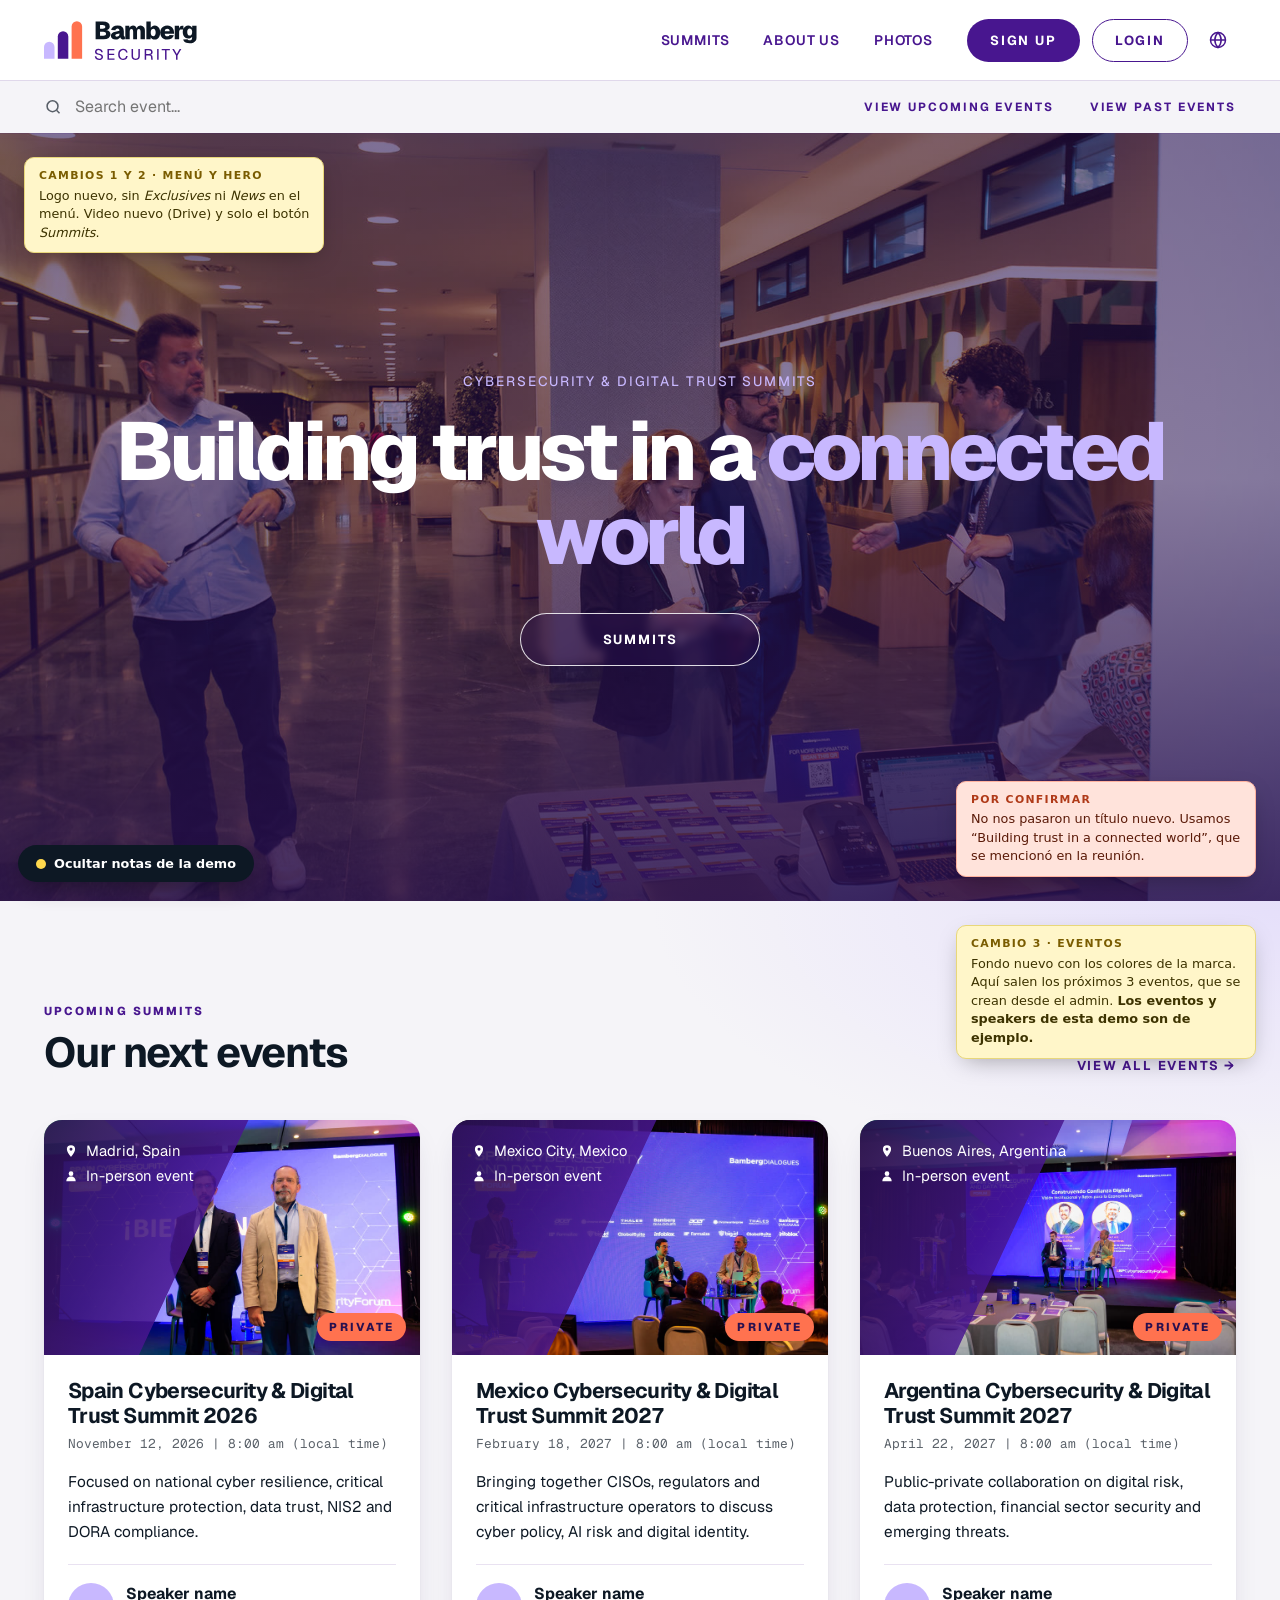
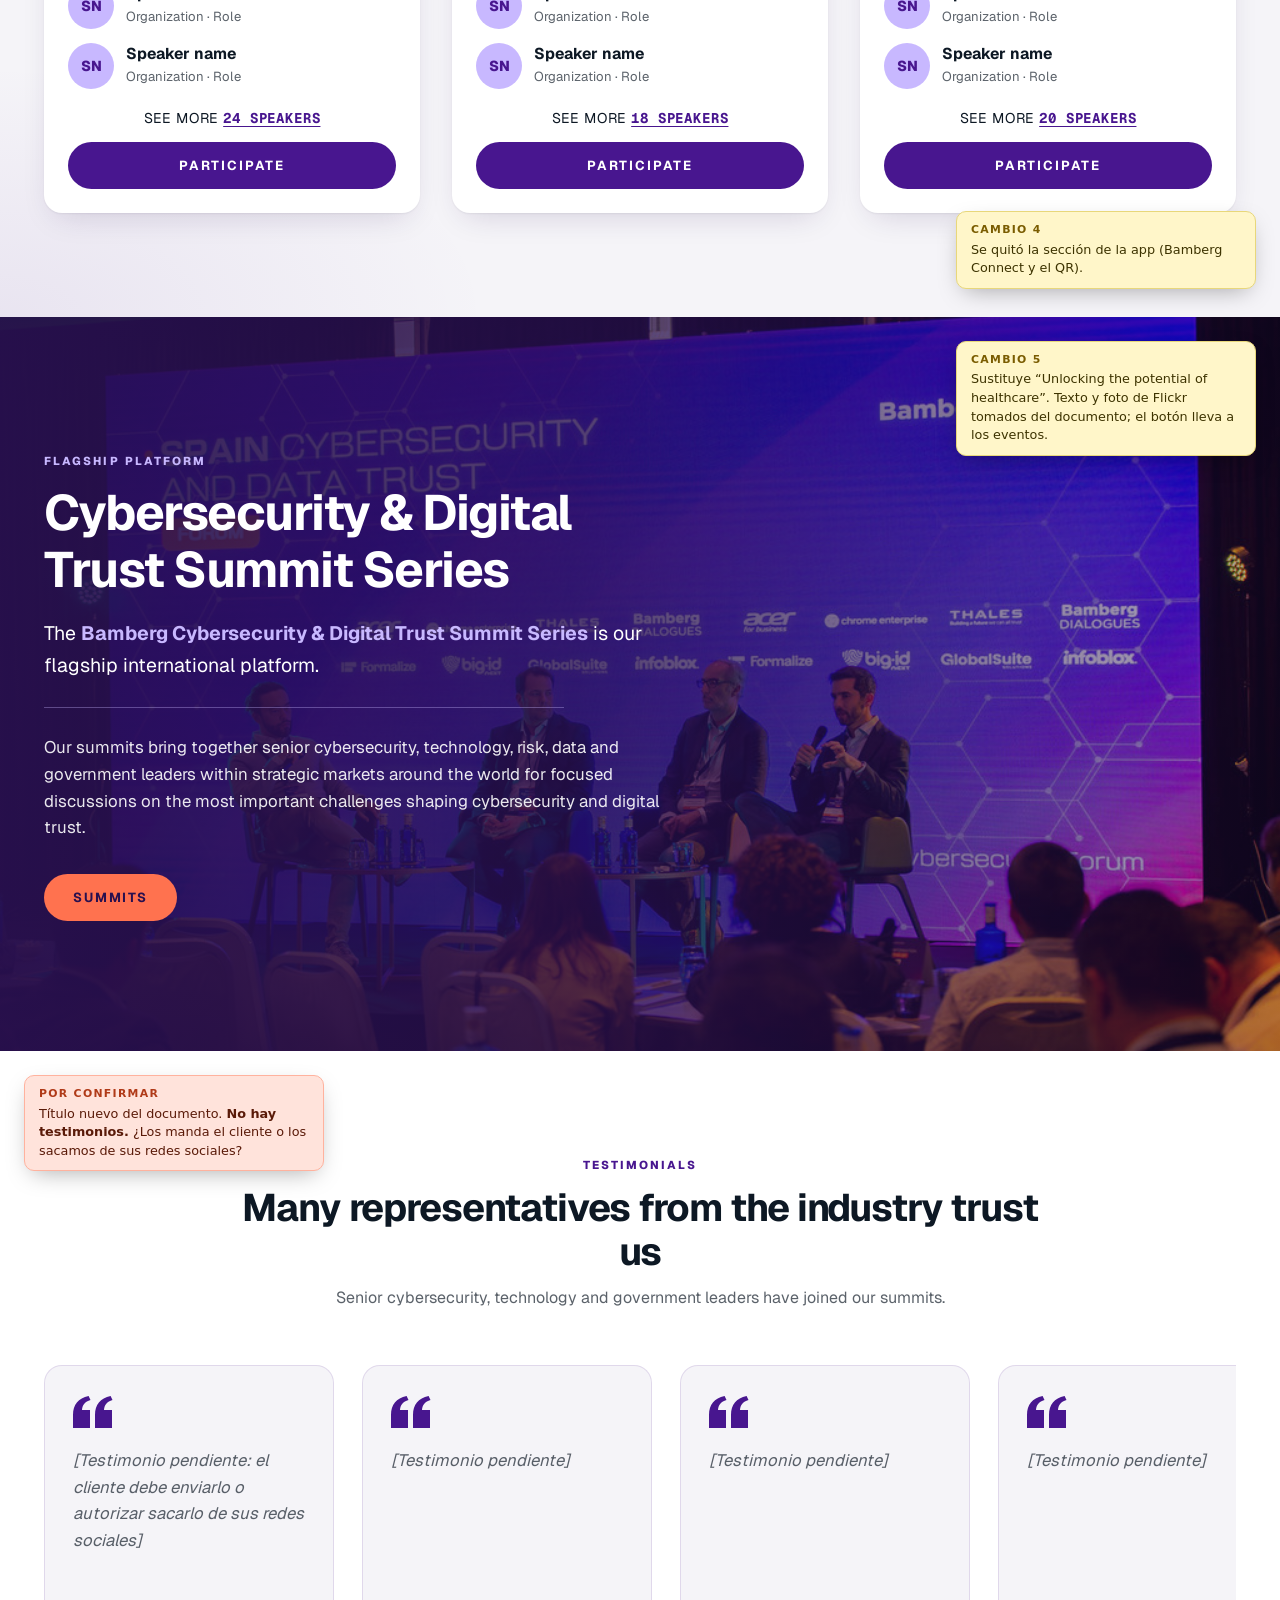
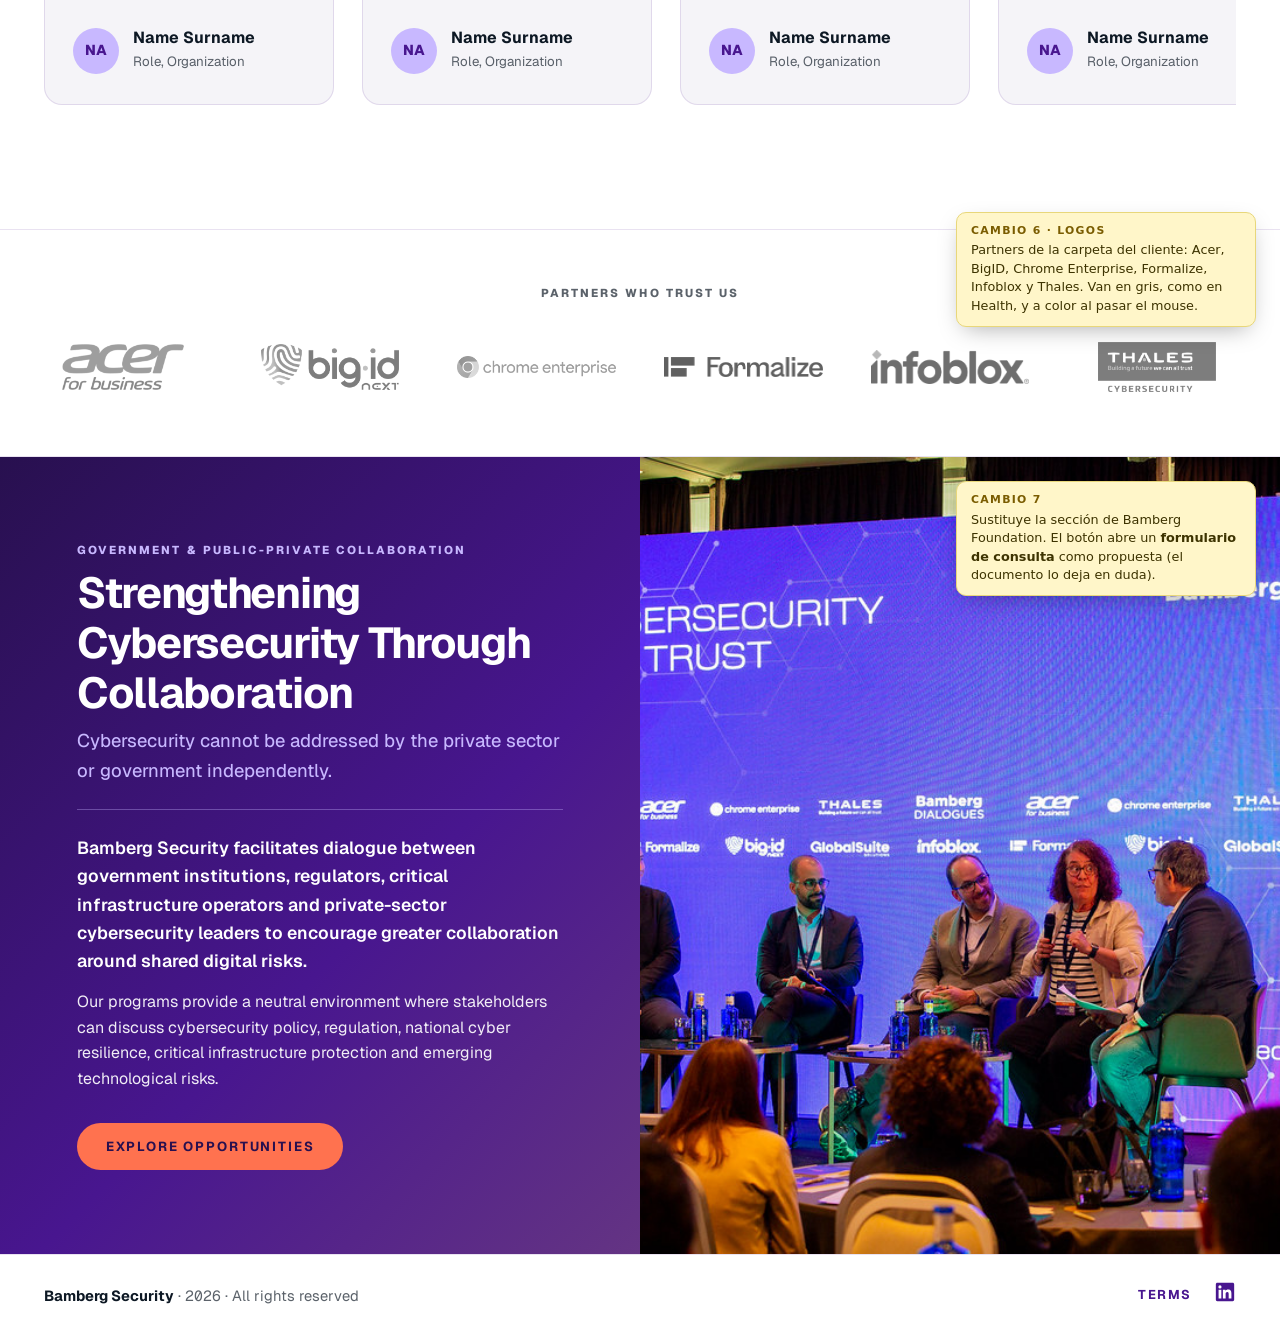
==== Demo/index.html @ 7f10cade "Demo del nuevo sitio de Bamberg Security Demo estático de 8 páginas que copia la estructura de bambe" ====
<!DOCTYPE html>
<html lang="en">
<head>
  <meta charset="utf-8">
  <meta name="viewport" content="width=device-width, initial-scale=1">
  <title>Bamberg Security</title>
  <meta name="description" content="Building trust in a connected world — Bamberg Cybersecurity & Digital Trust Summit Series">
  <link rel="icon" href="assets/logo/favicon.svg" type="image/svg+xml">
  <link rel="preconnect" href="https://fonts.googleapis.com">
  <link rel="preconnect" href="https://fonts.gstatic.com" crossorigin>
  <link href="https://fonts.googleapis.com/css2?family=Geist:wght@100..900&family=Geist+Mono:wght@400;500&display=swap" rel="stylesheet">
  <link rel="stylesheet" href="css/styles.css">
</head>
<body data-page="home">

<main>

<!-- ============ HERO ============ -->
<section class="hero on-dark">
  <video autoplay muted loop playsinline poster="assets/img/hero-poster.jpg">
    <source src="assets/video/hero.mp4" type="video/mp4">
  </video>
  <div class="hero-content">
    <div class="hero-eyebrow subtitle">Cybersecurity &amp; Digital Trust Summits</div>
    <h1 class="display">Building trust in a <span>connected world</span></h1>
    <div class="hero-ctas">
      <a class="btn btn-ghost" href="#summits">Summits</a>
    </div>
  </div>
  <div class="demo-note" style="top:24px; left:24px;"><b>Cambios 1 y 2 · Menú y hero</b>Logo nuevo, sin <em>Exclusives</em> ni <em>News</em> en el menú. Video nuevo (Drive) y solo el botón <em>Summits</em>.</div>
  <div class="demo-note q" style="bottom:24px; right:24px;"><b>Por confirmar</b>No nos pasaron un título nuevo. Usamos “Building trust in a connected world”, que se mencionó en la reunión.</div>
</section>

<!-- ============ PRÓXIMOS EVENTOS ============ -->
<section class="events rel" id="summits">
  <div class="wrap">
    <div class="section-head">
      <div>
        <span class="label">Upcoming summits</span>
        <h2 class="heading">Our next events</h2>
      </div>
      <a href="summits.html">View all events →</a>
    </div>

    <div class="event-grid" id="home-events"></div>
  </div>
  <div class="demo-note" style="top:24px; right:24px;"><b>Cambio 3 · Eventos</b>Fondo nuevo con los colores de la marca. Aquí salen los próximos 3 eventos, que se crean desde el admin. <strong>Los eventos y speakers de esta demo son de ejemplo.</strong></div>
  <div class="demo-note" style="bottom:28px; right:24px;"><b>Cambio 4</b>Se quitó la sección de la app (Bamberg Connect y el QR).</div>
</section>

<!-- ============ SUMMIT SERIES ============ -->
<section class="feature rel on-dark" style="background-image:url('assets/img/summit-series.jpg')">
  <div class="wrap">
    <div class="feature-text">
      <span class="label">Flagship platform</span>
      <h2 class="heading">Cybersecurity &amp; Digital Trust Summit Series</h2>
      <p class="lead">The <strong>Bamberg Cybersecurity &amp; Digital Trust Summit Series</strong> is our flagship international platform.</p>
      <hr>
      <p>Our summits bring together senior cybersecurity, technology, risk, data and government leaders within strategic markets around the world for focused discussions on the most important challenges shaping cybersecurity and digital trust.</p>
      <a class="btn btn-coral" href="summits.html">Summits</a>
    </div>
  </div>
  <div class="demo-note" style="top:24px; right:24px;"><b>Cambio 5</b>Sustituye “Unlocking the potential of healthcare”. Texto y foto de Flickr tomados del documento; el botón lleva a los eventos.</div>
</section>

<!-- ============ TESTIMONIOS ============ -->
<section class="testimonials rel">
  <div class="wrap">
    <div class="center-head">
      <span class="label">Testimonials</span>
      <h2 class="heading">Many representatives from the industry trust us</h2>
      <p>Senior cybersecurity, technology and government leaders have joined our summits.</p>
    </div>
    <div class="t-track">
      <div class="t-card">
        <div>
          <svg class="t-quote" width="40" height="32" viewBox="0 0 40 32" fill="currentColor"><path d="M0 32V19C0 8.5 5.2 2.2 15.6 0l1.9 4C12 5.6 9.4 9 9 14h8v18zm22 0V19C22 8.5 27.2 2.2 37.6 0l1.9 4C34 5.6 31.4 9 31 14h8v18z"/></svg>
          <blockquote class="pending">[Testimonio pendiente: el cliente debe enviarlo o autorizar sacarlo de sus redes sociales]</blockquote>
        </div>
        <div class="t-person"><span class="avatar">NA</span><div><strong>Name Surname</strong><small>Role, Organization</small></div></div>
      </div>
      <div class="t-card">
        <div>
          <svg class="t-quote" width="40" height="32" viewBox="0 0 40 32" fill="currentColor"><path d="M0 32V19C0 8.5 5.2 2.2 15.6 0l1.9 4C12 5.6 9.4 9 9 14h8v18zm22 0V19C22 8.5 27.2 2.2 37.6 0l1.9 4C34 5.6 31.4 9 31 14h8v18z"/></svg>
          <blockquote class="pending">[Testimonio pendiente]</blockquote>
        </div>
        <div class="t-person"><span class="avatar">NA</span><div><strong>Name Surname</strong><small>Role, Organization</small></div></div>
      </div>
      <div class="t-card">
        <div>
          <svg class="t-quote" width="40" height="32" viewBox="0 0 40 32" fill="currentColor"><path d="M0 32V19C0 8.5 5.2 2.2 15.6 0l1.9 4C12 5.6 9.4 9 9 14h8v18zm22 0V19C22 8.5 27.2 2.2 37.6 0l1.9 4C34 5.6 31.4 9 31 14h8v18z"/></svg>
          <blockquote class="pending">[Testimonio pendiente]</blockquote>
        </div>
        <div class="t-person"><span class="avatar">NA</span><div><strong>Name Surname</strong><small>Role, Organization</small></div></div>
      </div>
      <div class="t-card">
        <div>
          <svg class="t-quote" width="40" height="32" viewBox="0 0 40 32" fill="currentColor"><path d="M0 32V19C0 8.5 5.2 2.2 15.6 0l1.9 4C12 5.6 9.4 9 9 14h8v18zm22 0V19C22 8.5 27.2 2.2 37.6 0l1.9 4C34 5.6 31.4 9 31 14h8v18z"/></svg>
          <blockquote class="pending">[Testimonio pendiente]</blockquote>
        </div>
        <div class="t-person"><span class="avatar">NA</span><div><strong>Name Surname</strong><small>Role, Organization</small></div></div>
      </div>
    </div>
  </div>
  <div class="demo-note q" style="top:24px; left:24px;"><b>Por confirmar</b>Título nuevo del documento. <strong>No hay testimonios.</strong> ¿Los manda el cliente o los sacamos de sus redes sociales?</div>
</section>

<!-- ============ LOGOS ============ -->
<section class="logos rel" id="partners">
  <div class="wrap">
    <p class="logos-title label">Partners who trust us</p>
    <div class="logos-row">
    <div class="partner"><img src="assets/partners/acer.png" alt="Acer for Business" style="--h:46px; --b:.6" loading="lazy"></div>
    <div class="partner"><img src="assets/partners/bigid.png" alt="BigID" style="--h:46px" loading="lazy"></div>
    <div class="partner"><img src="assets/partners/chrome.png" alt="Chrome Enterprise" style="--h:30px" loading="lazy"></div>
    <div class="partner"><img src="assets/partners/formalize.png" alt="Formalize" style="--h:28px" loading="lazy"></div>
    <div class="partner"><img src="assets/partners/infoblox.png" alt="Infoblox" style="--h:36px" loading="lazy"></div>
    <div class="partner"><img src="assets/partners/thales.png" alt="Thales Cybersecurity" style="--h:50px" loading="lazy"></div>
    </div>
  </div>
  <div class="demo-note" style="top:-18px; right:24px;"><b>Cambio 6 · Logos</b>Partners de la carpeta del cliente: Acer, BigID, Chrome Enterprise, Formalize, Infoblox y Thales. Van en gris, como en Health, y a color al pasar el mouse.</div>
</section>

<!-- ============ GOVERNMENT ============ -->
<section class="split rel on-dark">
  <div class="split-text">
    <span class="label">Government &amp; Public-Private Collaboration</span>
    <h2 class="heading">Strengthening Cybersecurity Through Collaboration</h2>
    <h3>Cybersecurity cannot be addressed by the private sector or government independently.</h3>
    <hr>
    <p class="strong">Bamberg Security facilitates dialogue between government institutions, regulators, critical infrastructure operators and private-sector cybersecurity leaders to encourage greater collaboration around shared digital risks.</p>
    <p>Our programs provide a neutral environment where stakeholders can discuss cybersecurity policy, regulation, national cyber resilience, critical infrastructure protection and emerging technological risks.</p>
    <a class="btn btn-coral" href="#" data-open-inquiry>Explore opportunities</a>
  </div>
  <div class="split-media" style="background-image:url('assets/img/government.jpg')"></div>
  <div class="demo-note" style="top:24px; right:24px;"><b>Cambio 7</b>Sustituye la sección de Bamberg Foundation. El botón abre un <strong>formulario de consulta</strong> como propuesta (el documento lo deja en duda).</div>
</section>

</main>

<script src="js/data.js"></script>
<script src="js/layout.js"></script>
<script>
  document.getElementById('home-events').innerHTML = BS.upcoming().slice(0, 3).map(BS.eventCard).join('');
</script>
</body>
</html>
---- Demo/css/styles.css ----
/* Bamberg Security — demo basado en la estructura de bamberghealth.com
   Tokens del manual de marca v1.0 (agosto 2026):
   bambergsummits.com/brandguidelines/bambergsecurity/

   Reglas del manual que aplica esta hoja:
   - Seis colores. Morado = base; Lila = secundario / subtítulos sobre morado; Coral = acento único
     (etiquetas, avisos, un CTA por pantalla). Plum = fondos oscuros y texto sobre coral. Ink = texto.
   - Contraste: nada de texto lila o coral sobre blanco; nada de texto coral normal sobre morado;
     sobre coral el texto va en Plum.
   - Degradado oficial solo en piezas grandes (portadas, tarjetas, cabeceras); en piezas pequeñas, plano.
   - Geist (display 760–820 / −0.055em, titular 700 / −0.03em, subtítulo 450 caja alta +0.14em,
     etiqueta 800 caja alta +0.18em, texto 400 / 1.6). Geist Mono para datos.
   - Logo: positiva sobre claro, primaria/negativa sobre morado o foto; mínimo 140 px de ancho. */
:root {
  --purple: #48168F;
  --plum: #28104F;
  --lilac: #C8B8FF;
  --coral: #FF724F;
  --ink: #0D1824;
  --white: #FFFFFF;
  /* Soporte de interfaz: gris claro (fondo admitido por el manual) y tintes de Ink / morado */
  --grey-bg: #F5F4F8;
  --line: rgba(72, 22, 143, .12);
  --muted: rgba(13, 24, 36, .68);
  --gradient: linear-gradient(135deg, #28104F 0%, #48168F 58%, #70417E 118%);
  --scrim: rgba(40, 16, 79, .55);
  --radius: 14px;
  --maxw: 1240px;
  --header-h: 80px;
  --search-h: 52px;
}

* { box-sizing: border-box; }
html { scroll-behavior: smooth; }
body {
  margin: 0;
  font-family: "Geist", "Inter", system-ui, -apple-system, "Segoe UI", sans-serif;
  font-weight: 400;
  line-height: 1.6;
  color: var(--ink);
  background: var(--white);
  -webkit-font-smoothing: antialiased;
}
img { max-width: 100%; display: block; }
[hidden] { display: none !important; }
a { color: inherit; text-decoration: none; }
.wrap { max-width: var(--maxw); margin: 0 auto; padding-inline: 24px; }
main { display: block; }

/* Escala tipográfica del manual */
.display { font-weight: 800; letter-spacing: -.055em; line-height: 1.02; }
.heading { font-weight: 700; letter-spacing: -.03em; line-height: 1.15; }
.subtitle { font-weight: 450; text-transform: uppercase; letter-spacing: .14em; font-size: .85rem; }
.label { font-weight: 800; text-transform: uppercase; letter-spacing: .18em; font-size: .72rem; color: var(--purple); }
.data { font-family: "Geist Mono", ui-monospace, monospace; font-variant-numeric: tabular-nums; font-weight: 400; }
/* Sobre morado / foto: etiquetas en lila (coral solo pasa AA en texto grande) */
.on-dark .label, .on-dark.label { color: var(--lilac); }

/* Botones */
.btn {
  display: inline-flex; align-items: center; justify-content: center; gap: 8px;
  padding: 12px 28px; border-radius: 999px; border: 1.5px solid transparent;
  font: inherit; font-weight: 700; font-size: .82rem; letter-spacing: .14em; text-transform: uppercase;
  cursor: pointer; transition: background .2s, color .2s, border-color .2s, transform .2s;
}
.btn:hover { transform: translateY(-1px); }
/* Coral = el único CTA destacado de cada pantalla. Texto en Plum (6.08:1) */
.btn-coral { background: var(--coral); color: var(--plum); }
.btn-coral:hover { background: #ff8a6c; }
.btn-purple { background: var(--purple); color: var(--white); }
.btn-purple:hover { background: var(--plum); }
.btn-outline { border-color: var(--purple); color: var(--purple); background: transparent; }
.btn-outline:hover { background: var(--purple); color: var(--white); }
.btn-ghost { border-color: rgba(255,255,255,.85); color: var(--white); background: rgba(40,16,79,.35); backdrop-filter: blur(4px); }
.btn-ghost:hover { background: var(--white); color: var(--purple); }
.btn-light { background: var(--white); color: var(--purple); }
.btn-light:hover { background: var(--lilac); }
.btn-block { width: 100%; }

/* ---------- Header ---------- */
.site-header { position: sticky; top: 0; z-index: 50; background: var(--white); box-shadow: 0 1px 0 var(--line); }
.nav { height: var(--header-h); display: flex; align-items: center; justify-content: space-between; gap: 24px; position: relative; }
.nav-logo { padding-block: 12px; } /* área de respeto ≥ 1x */
.nav-logo img { height: 44px; width: auto; } /* 154 px de ancho: por encima del mínimo digital de 140 px */
.nav-links { display: flex; align-items: center; gap: 34px; }
.nav-links > a {
  font-size: .86rem; font-weight: 600; letter-spacing: .06em; text-transform: uppercase; color: var(--purple);
  position: relative; padding-block: 6px;
}
.nav-links > a::after { content: ""; position: absolute; left: 0; right: 100%; bottom: 0; height: 2px; background: var(--purple); transition: right .25s; }
.nav-links > a:hover::after, .nav-links > a.active::after { right: 0; }
.nav-actions { display: flex; align-items: center; gap: 12px; }
.nav-actions .btn { padding: 10px 22px; }
.lang { width: 36px; height: 36px; display: grid; place-items: center; border-radius: 50%; color: var(--purple); cursor: pointer; border: 0; background: none; }
.lang:hover { background: var(--grey-bg); }
.menu-toggle { display: none; background: none; border: 0; color: var(--purple); cursor: pointer; padding: 6px; }

.searchbar { background: var(--grey-bg); border-top: 1px solid var(--line); }
.searchbar .wrap { height: var(--search-h); display: flex; align-items: center; justify-content: space-between; gap: 16px; }
.search { display: flex; align-items: center; gap: 10px; color: var(--muted); flex: 1; max-width: 420px; margin: 0; }
.search input { border: 0; background: transparent; font: inherit; font-size: 1rem; color: var(--ink); width: 100%; outline: none; }
.search-links { display: flex; gap: 36px; }
.search-links a { font-size: .74rem; font-weight: 700; letter-spacing: .16em; text-transform: uppercase; color: var(--purple); }
.search-links a:hover { color: var(--plum); text-decoration: underline; text-underline-offset: 4px; }

/* ---------- Hero con video ---------- */
.hero {
  position: relative; min-height: max(620px, calc(100vh - var(--header-h) - var(--search-h)));
  display: grid; place-items: center; text-align: center; color: var(--white); overflow: hidden; background: var(--plum);
}
.hero video { position: absolute; inset: 0; width: 100%; height: 100%; object-fit: cover; }
.hero::after { /* capa Plum ≥55 % sobre foto/video, como pide el manual */
  content: ""; position: absolute; inset: 0;
  background: linear-gradient(180deg, rgba(40,16,79,.6) 0%, rgba(40,16,79,.55) 45%, rgba(40,16,79,.88) 100%);
}
.hero-content { position: relative; z-index: 2; padding: 80px 24px; max-width: 1100px; }
.hero-eyebrow { color: var(--lilac); margin-bottom: 18px; display: inline-block; }
.hero h1 { font-size: clamp(2.4rem, 6.4vw, 5.2rem); margin: 0 0 36px; }
.hero h1 span { color: var(--lilac); }
.hero-ctas { display: flex; justify-content: center; gap: 16px; flex-wrap: wrap; }
.hero-ctas .btn { min-width: 240px; padding-block: 15px; }

/* ---------- Eventos ---------- */
.events {
  position: relative; padding: 96px 0 104px;
  background:
    radial-gradient(900px 400px at 100% 0%, rgba(200,184,255,.35), transparent 70%),
    radial-gradient(700px 360px at 0% 100%, rgba(72,22,143,.07), transparent 70%),
    var(--grey-bg);
}
.section-head { display: flex; align-items: end; justify-content: space-between; gap: 24px; margin-bottom: 44px; flex-wrap: wrap; }
.section-head h2 { font-size: clamp(1.8rem, 3.4vw, 2.6rem); margin: 6px 0 0; }
.section-head > a { font-weight: 700; font-size: .8rem; letter-spacing: .14em; text-transform: uppercase; color: var(--purple); }
.section-head > a:hover { text-decoration: underline; text-underline-offset: 4px; }

.event-grid { display: grid; grid-template-columns: repeat(3, 1fr); gap: 32px; }
.event-card {
  background: var(--white); border-radius: 18px; overflow: hidden; display: flex; flex-direction: column;
  box-shadow: 0 1px 2px rgba(13,24,36,.06), 0 12px 32px -12px rgba(40,16,79,.18);
  transition: transform .25s, box-shadow .25s;
}
.event-card:hover { transform: translateY(-4px); box-shadow: 0 1px 2px rgba(13,24,36,.06), 0 22px 44px -14px rgba(40,16,79,.30); }
.event-media { position: relative; aspect-ratio: 16 / 10; overflow: hidden; display: block; }
.event-media img { width: 100%; height: 100%; object-fit: cover; transition: transform .5s; }
.event-card:hover .event-media img { transform: scale(1.04); }
.event-media::before { /* diagonal morada, igual que las tarjetas actuales */
  content: ""; position: absolute; inset: 0; z-index: 1;
  background: linear-gradient(115deg, rgba(40,16,79,.92) 0%, rgba(72,22,143,.85) 42%, transparent 42.2%);
}
.event-meta { position: absolute; z-index: 2; top: 18px; left: 20px; color: var(--white); font-size: .92rem; line-height: 1.7; }
.event-meta div { display: flex; align-items: center; gap: 8px; }
/* Etiqueta: coral con texto Plum */
.event-tag { position: absolute; z-index: 2; right: 14px; bottom: 14px; background: var(--coral); color: var(--plum); padding: 5px 12px; border-radius: 999px; }
.event-body { padding: 24px 24px 0; flex: 1; }
.event-body h3 { font-size: 1.32rem; margin: 0 0 6px; }
.event-body h3 a:hover { color: var(--purple); }
.event-date { color: var(--muted); font-size: .8rem; margin: 0 0 16px; }
.event-desc { margin: 0; font-size: .96rem; }
.event-speakers { margin: 20px 24px 0; padding-top: 18px; border-top: 1px solid var(--line); display: grid; gap: 14px; }
.speaker { display: flex; align-items: center; gap: 12px; }
.avatar {
  width: 46px; height: 46px; border-radius: 50%; flex: none; display: grid; place-items: center;
  background: var(--lilac); color: var(--purple); font-weight: 800; font-size: .9rem;
}
.speaker strong { display: block; font-size: .98rem; line-height: 1.25; }
.speaker small { color: var(--muted); font-size: .82rem; }
.event-more { text-align: center; margin: 18px 0 12px; font-size: .88rem; text-transform: uppercase; letter-spacing: .06em; }
.event-more b { color: var(--purple); text-decoration: underline; text-underline-offset: 3px; font-weight: 700; }
.event-card > .btn { margin: 0 24px 24px; }

/* ---------- Bloque texto + foto de fondo (Summit Series) ---------- */
.feature { position: relative; color: var(--white); padding: 130px 0; overflow: hidden; background: var(--plum) center / cover no-repeat; }
.feature::before { content: ""; position: absolute; inset: 0; background: linear-gradient(90deg, rgba(40,16,79,.95) 0%, rgba(40,16,79,.8) 45%, rgba(40,16,79,.35) 100%); }
.feature .wrap { position: relative; }
.feature-text { max-width: 640px; }
.feature h2 { font-size: clamp(2rem, 4vw, 3.1rem); margin: 12px 0 20px; }
.feature .lead { font-size: 1.22rem; color: var(--white); margin: 0 0 18px; }
.feature .lead strong { color: var(--lilac); font-weight: 700; }
.feature hr { border: 0; height: 1px; background: rgba(200,184,255,.35); margin: 26px 0; max-width: 520px; }
.feature p { color: rgba(255,255,255,.9); font-size: 1.05rem; }
.feature .btn { margin-top: 16px; }

/* ---------- Testimonios ---------- */
.testimonials { padding: 100px 0; background: var(--white); }
.center-head { text-align: center; max-width: 820px; margin: 0 auto 48px; }
.center-head h2 { font-size: clamp(1.7rem, 3.2vw, 2.4rem); margin: 8px 0 12px; }
.center-head p { color: var(--muted); margin: 0; }
.t-track { display: grid; grid-auto-flow: column; grid-auto-columns: minmax(290px, 1fr); gap: 28px; overflow-x: auto; padding: 6px 4px 24px; scroll-snap-type: x mandatory; }
.t-card {
  scroll-snap-align: start; background: var(--grey-bg); border-radius: 18px; padding: 30px 28px; min-height: 340px;
  display: flex; flex-direction: column; justify-content: space-between; gap: 28px; border: 1px solid var(--line);
}
.t-quote { color: var(--purple); }
.t-card blockquote { margin: 12px 0 0; font-size: 1.04rem; }
.t-card blockquote.pending { color: var(--muted); font-style: italic; }
.t-person { display: flex; align-items: center; gap: 14px; }
.t-person strong { display: block; line-height: 1.25; }
.t-person small { color: var(--muted); }

/* ---------- Logos ---------- */
.logos { position: relative; padding: 54px 0; border-block: 1px solid var(--line); background: var(--white); }
.logos-title { text-align: center; margin: 0 0 30px; color: var(--muted); }
.logos-row { display: flex; gap: 24px 48px; justify-content: space-between; align-items: center; flex-wrap: wrap; }
.partner { flex: 1 1 140px; height: 70px; display: grid; place-items: center; }
.partner img { height: var(--h, 40px); width: auto; max-width: 100%; object-fit: contain; filter: grayscale(1) brightness(var(--b, 1)); opacity: .62; transition: filter .3s, opacity .3s; }
.partner:hover img { filter: none; opacity: 1; }

/* ---------- Split (Government) ---------- */
.split { position: relative; display: grid; grid-template-columns: 1fr 1fr; min-height: 580px; }
.split-text { background: var(--gradient); color: var(--white); padding: 84px clamp(24px, 6vw, 88px); display: flex; flex-direction: column; justify-content: center; }
.split-text h2 { font-size: clamp(1.9rem, 3.4vw, 2.7rem); margin: 10px 0 8px; }
.split-text h3 { font-size: 1.15rem; font-weight: 450; color: var(--lilac); margin: 0 0 24px; }
.split-text hr { border: 0; height: 1px; background: rgba(200,184,255,.35); margin: 0 0 24px; max-width: 520px; }
.split-text p { color: rgba(255,255,255,.92); margin: 0 0 14px; max-width: 600px; }
.split-text p.strong { color: var(--white); font-weight: 600; font-size: 1.1rem; }
.split-text .btn { align-self: flex-start; margin-top: 18px; }
.split-media { background: center / cover no-repeat; min-height: 360px; }

/* ---------- Footer ---------- */
.site-footer { background: var(--white); border-top: 1px solid var(--line); }
.site-footer .wrap { display: flex; align-items: center; justify-content: space-between; gap: 20px; padding-block: 26px; flex-wrap: wrap; }
.site-footer .brand { color: var(--muted); font-size: .92rem; }
.site-footer .brand strong { color: var(--ink); }
.site-footer nav { display: flex; align-items: center; gap: 22px; }
.site-footer nav a { color: var(--purple); font-size: .8rem; font-weight: 700; letter-spacing: .12em; text-transform: uppercase; }
.site-footer nav a:hover { color: var(--plum); }

/* ---------- Modal ---------- */
.modal { position: fixed; inset: 0; z-index: 100; display: grid; place-items: center; padding: 20px; background: rgba(13,24,36,.6); backdrop-filter: blur(3px); }
.modal-box { background: var(--white); border-radius: 18px; width: min(560px, 100%); max-height: 92vh; overflow: auto; padding: 34px; position: relative; }
.modal-box h3 { margin: 6px 0 6px; font-size: 1.6rem; }
.modal-box p { color: var(--muted); margin: 0 0 22px; }
.modal-close { position: absolute; top: 14px; right: 14px; width: 38px; height: 38px; border-radius: 50%; border: 0; background: var(--grey-bg); cursor: pointer; font-size: 1.3rem; color: var(--ink); }

/* ---------- Formularios ---------- */
.form { display: grid; grid-template-columns: 1fr 1fr; gap: 14px; }
.form label { display: grid; gap: 6px; font-size: .8rem; font-weight: 600; color: var(--ink); }
.form .full { grid-column: 1 / -1; }
.form input, .form select, .form textarea {
  width: 100%; min-width: 0; font: inherit; font-size: .95rem; padding: 11px 14px; border-radius: 10px;
  border: 1.5px solid var(--line); background: var(--white); color: var(--ink);
}
.form input:focus, .form select:focus, .form textarea:focus { outline: none; border-color: var(--purple); box-shadow: 0 0 0 3px rgba(72,22,143,.12); }
.form .btn { grid-column: 1 / -1; margin-top: 6px; }
.form .check { display: block; position: relative; padding-left: 28px; font-weight: 400; color: var(--muted); line-height: 1.5; }
.form .check input { position: absolute; left: 0; top: 1px; width: 16px; height: 16px; padding: 0; accent-color: var(--purple); }
.form .check a { color: var(--purple); text-decoration: underline; }
.form-ok { text-align: center; padding: 20px 0; }

/* ---------- Cabecera de página interna ---------- */
.page-hero { position: relative; color: var(--white); padding: 120px 0 100px; background: var(--plum) center / cover no-repeat; overflow: hidden; }
.page-hero::before { content: ""; position: absolute; inset: 0; background: linear-gradient(90deg, rgba(40,16,79,.94) 0%, rgba(40,16,79,.75) 55%, rgba(40,16,79,.55) 100%); }
.page-hero.flat { background: var(--gradient); padding: 90px 0 80px; }
.page-hero.flat::before { display: none; }
.page-hero .wrap { position: relative; }
.page-hero h1 { font-size: clamp(2.4rem, 5.6vw, 4.4rem); margin: 14px 0 20px; max-width: 920px; }
.page-hero p { font-size: 1.2rem; max-width: 680px; color: rgba(255,255,255,.9); margin: 0; }

/* ---------- About us ---------- */
.intro { padding: 100px 0; }
.intro-grid { display: grid; grid-template-columns: 1.1fr .9fr; gap: 64px; align-items: center; }
.intro h2 { font-size: clamp(1.8rem, 3.2vw, 2.5rem); margin: 10px 0 20px; }
.intro p { font-size: 1.05rem; }
.intro-photos { display: grid; grid-template-columns: 1fr 1fr; gap: 16px; }
.intro-photos img { border-radius: var(--radius); width: 100%; height: 100%; object-fit: cover; aspect-ratio: 4 / 5; }
.intro-photos img:first-child { margin-top: 40px; }
.stats { position: relative; background: var(--gradient); color: var(--white); padding: 70px 0; }
.stats-grid { display: grid; grid-template-columns: repeat(4, 1fr); gap: 28px; text-align: center; }
.stat b { display: block; font-size: clamp(2.2rem, 4vw, 3.2rem); font-weight: 400; letter-spacing: -.02em; line-height: 1.1; }
.stat span { color: var(--lilac); }
.pillars { padding: 100px 0; background: var(--grey-bg); }
.pillar-grid { display: grid; grid-template-columns: repeat(3, 1fr); gap: 28px; }
.pillar { background: var(--white); border-radius: 18px; padding: 34px 30px; border: 1px solid var(--line); }
.pillar-icon { width: 52px; height: 52px; border-radius: 14px; background: var(--purple); display: grid; place-items: center; margin-bottom: 22px; }
.pillar h3 { font-size: 1.3rem; margin: 0 0 10px; }
.pillar p { margin: 0; }
.family { padding: 100px 0; }
.family-grid { display: grid; grid-template-columns: repeat(3, 1fr); gap: 24px; }
.family-card { border-radius: 18px; padding: 32px; border: 1px solid var(--line); display: block; }
a.family-card:hover { border-color: var(--purple); }
.family-card.current { background: var(--gradient); color: var(--white); border: 0; }
.family-card.current p { color: rgba(255,255,255,.9); }
.family-card h3 { margin: 10px 0 8px; font-size: 1.35rem; }
.family-card p { margin: 0; color: var(--muted); }

/* ---------- Summits (listado) ---------- */
.listing { padding: 56px 0 100px; background: var(--grey-bg); min-height: 60vh; }
.toolbar { display: flex; justify-content: space-between; align-items: center; gap: 18px; flex-wrap: wrap; margin-bottom: 36px; }
.tabs { display: inline-flex; background: var(--white); border: 1px solid var(--line); border-radius: 999px; padding: 4px; }
.tab { border: 0; background: none; font: inherit; font-weight: 700; font-size: .78rem; letter-spacing: .14em; text-transform: uppercase; color: var(--purple); padding: 10px 22px; border-radius: 999px; cursor: pointer; }
.tab[aria-selected="true"] { background: var(--purple); color: var(--white); }
.filter { display: flex; gap: 12px; flex-wrap: wrap; }
.filter input, .filter select { font: inherit; font-size: .95rem; padding: 10px 16px; border-radius: 999px; border: 1.5px solid var(--line); background: var(--white); color: var(--ink); min-width: 0; }
.filter input { width: 260px; max-width: 100%; }
.filter input:focus, .filter select:focus { outline: none; border-color: var(--purple); }
.empty { text-align: center; padding: 60px 20px; color: var(--muted); grid-column: 1 / -1; }
.count { color: var(--muted); margin: -18px 0 26px; font-size: .92rem; }

/* ---------- Detalle de evento ---------- */
.event-hero { position: relative; color: var(--white); padding: 110px 0 90px; background: var(--plum) center / cover no-repeat; }
.event-hero::before { content: ""; position: absolute; inset: 0; background: linear-gradient(90deg, rgba(40,16,79,.96) 0%, rgba(40,16,79,.82) 50%, rgba(40,16,79,.55) 100%); }
.event-hero .wrap { position: relative; }
.event-hero h1 { font-size: clamp(2.2rem, 5vw, 3.9rem); margin: 14px 0 24px; max-width: 900px; }
.event-facts { display: flex; flex-wrap: wrap; gap: 14px 34px; margin-bottom: 34px; color: rgba(255,255,255,.92); }
.event-facts div { display: flex; align-items: center; gap: 10px; }
.event-facts svg { color: var(--lilac); }
.event-hero .row { display: flex; gap: 14px; flex-wrap: wrap; }
.subnav { position: sticky; top: var(--header-h); z-index: 40; background: var(--white); border-bottom: 1px solid var(--line); }
.subnav .wrap { display: flex; gap: 30px; overflow-x: auto; }
.subnav a { padding: 16px 0; font-size: .76rem; font-weight: 700; letter-spacing: .14em; text-transform: uppercase; color: var(--purple); white-space: nowrap; border-bottom: 2px solid transparent; }
.subnav a:hover { border-color: var(--purple); }
.ev-section { padding: 84px 0; scroll-margin-top: calc(var(--header-h) + 56px); }
.ev-section.alt { background: var(--grey-bg); }
.ev-section h2 { font-size: clamp(1.7rem, 3vw, 2.3rem); margin: 8px 0 24px; }
.overview { display: grid; grid-template-columns: 1.3fr .7fr; gap: 56px; align-items: start; }
.overview p { font-size: 1.05rem; }
.facts-card { background: var(--grey-bg); border-radius: 18px; padding: 28px; border: 1px solid var(--line); }
.facts-card dl { margin: 0; display: grid; gap: 16px; }
.facts-card dt { font-weight: 800; font-size: .7rem; letter-spacing: .18em; text-transform: uppercase; color: var(--purple); }
.facts-card dd { margin: 2px 0 0; }
.chips { display: flex; flex-wrap: wrap; gap: 10px; }
.chip { padding: 9px 18px; border-radius: 999px; background: var(--white); border: 1px solid var(--line); font-weight: 600; font-size: .92rem; color: var(--purple); }
.speaker-grid { display: grid; grid-template-columns: repeat(4, 1fr); gap: 24px; }
.speaker-card { text-align: center; padding: 28px 18px; border-radius: 18px; border: 1px solid var(--line); background: var(--white); }
.speaker-card .avatar { width: 92px; height: 92px; margin: 0 auto 16px; font-size: 1.3rem; }
.speaker-card strong { display: block; font-size: 1.05rem; }
.speaker-card small { display: block; color: var(--muted); }
.agenda { display: grid; gap: 0; border-top: 1px solid var(--line); }
.agenda-row { display: grid; grid-template-columns: 150px 1fr; gap: 24px; padding: 22px 0; border-bottom: 1px solid var(--line); }
.agenda-row time { color: var(--purple); font-size: .95rem; }
.agenda-row h4 { margin: 0 0 4px; font-size: 1.08rem; }
.agenda-row p { margin: 0; color: var(--muted); font-size: .95rem; }
.register { background: var(--gradient); color: var(--white); padding: 90px 0; scroll-margin-top: var(--header-h); }
.register-grid { display: grid; grid-template-columns: .9fr 1.1fr; gap: 56px; align-items: start; }
.register h2 { font-size: clamp(1.9rem, 3.4vw, 2.7rem); margin: 10px 0 16px; }
.register p { color: rgba(255,255,255,.9); }
.register ul { padding-left: 20px; color: rgba(255,255,255,.9); }
.register ul li { margin-bottom: 6px; }
.register .panel { background: var(--white); color: var(--ink); border-radius: 18px; padding: 32px; }
.register .panel h3 { margin: 0 0 18px; font-size: 1.3rem; }

/* ---------- Fotos ---------- */
.albums { padding: 56px 0 100px; }
.album-head { display: flex; justify-content: space-between; align-items: end; gap: 20px; flex-wrap: wrap; margin-bottom: 26px; }
.album-head h2 { font-size: clamp(1.5rem, 2.6vw, 2rem); margin: 6px 0 0; }
.album-head p { margin: 4px 0 0; color: var(--muted); }
.gallery { columns: 4 260px; column-gap: 16px; }
.gallery button { display: block; width: 100%; margin: 0 0 16px; padding: 0; border: 0; border-radius: 12px; overflow: hidden; cursor: zoom-in; background: var(--grey-bg); break-inside: avoid; }
.gallery img { width: 100%; transition: transform .4s, opacity .3s; }
.gallery button:hover img { transform: scale(1.04); opacity: .92; }
.lightbox { position: fixed; inset: 0; z-index: 120; background: rgba(13,24,36,.94); display: grid; place-items: center; padding: 60px 70px; }
.lightbox img { max-height: 84vh; width: auto; border-radius: 8px; }
.lightbox button { position: absolute; background: rgba(255,255,255,.12); color: var(--white); border: 0; width: 48px; height: 48px; border-radius: 50%; cursor: pointer; font-size: 1.5rem; display: grid; place-items: center; }
.lightbox button:hover { background: rgba(255,255,255,.25); }
.lb-close { top: 16px; right: 16px; }
.lb-prev { left: 16px; top: 50%; transform: translateY(-50%); }
.lb-next { right: 16px; top: 50%; transform: translateY(-50%); }
.lb-count { position: absolute; bottom: 18px; left: 0; right: 0; text-align: center; color: var(--lilac); font-size: .85rem; }

/* ---------- Login / Sign up ---------- */
.auth { display: grid; grid-template-columns: 1fr 1fr; min-height: calc(100vh - var(--header-h)); }
.auth-side { position: relative; background: var(--plum) center / cover no-repeat; color: var(--white); padding: 70px clamp(24px, 5vw, 72px); display: flex; flex-direction: column; justify-content: space-between; gap: 40px; }
.auth-side::before { content: ""; position: absolute; inset: 0; background: linear-gradient(160deg, rgba(40,16,79,.92) 0%, rgba(72,22,143,.78) 60%, rgba(40,16,79,.9) 100%); }
.auth-side > * { position: relative; }
.auth-side img.logo { width: 220px; }
.auth-side h2 { font-size: clamp(1.9rem, 3.2vw, 2.7rem); margin: 12px 0 14px; }
.auth-side p { color: rgba(255,255,255,.9); max-width: 460px; }
.auth-side ul { list-style: none; padding: 0; margin: 20px 0 0; display: grid; gap: 12px; }
.auth-side li { display: flex; gap: 12px; align-items: flex-start; }
.auth-side li svg { flex: none; margin-top: 3px; }
.auth-main { display: grid; place-items: center; padding: 60px 24px; background: var(--white); }
.auth-box { width: min(480px, 100%); }
.auth-box h1 { font-size: 2.2rem; margin: 8px 0 8px; }
.auth-box > p { color: var(--muted); margin: 0 0 28px; }
.auth-box .form { grid-template-columns: 1fr 1fr; }
.auth-alt { text-align: center; margin-top: 22px; color: var(--muted); font-size: .95rem; }
.auth-alt a, .auth-link { color: var(--purple); font-weight: 600; text-decoration: underline; text-underline-offset: 3px; }
.divider { display: flex; align-items: center; gap: 14px; color: var(--muted); font-size: .8rem; margin: 20px 0; grid-column: 1 / -1; }
.divider::before, .divider::after { content: ""; flex: 1; height: 1px; background: var(--line); }
.btn-social { grid-column: 1 / -1; background: var(--white); color: var(--ink); border-color: var(--line); text-transform: none; letter-spacing: 0; font-size: .95rem; }
.btn-social:hover { border-color: var(--purple); }

/* ---------- Términos ---------- */
.legal { padding: 70px 0 100px; }
.legal-grid { display: grid; grid-template-columns: 240px 1fr; gap: 60px; align-items: start; }
.legal-toc { position: sticky; top: calc(var(--header-h) + var(--search-h) + 24px); display: grid; gap: 10px; font-size: .92rem; }
.legal-toc a { color: var(--muted); }
.legal-toc a:hover { color: var(--purple); }
.legal-body { max-width: 760px; }
.legal-body h2 { font-size: 1.4rem; margin: 40px 0 10px; scroll-margin-top: calc(var(--header-h) + var(--search-h) + 20px); }
.legal-body h2:first-child { margin-top: 0; }
.legal-body p { margin: 0 0 14px; }
.placeholder { background: var(--grey-bg); border-left: 3px solid var(--purple); padding: 14px 18px; border-radius: 0 10px 10px 0; color: var(--muted); font-style: italic; }

/* ---------- CTA final ---------- */
.cta-band { padding: 90px 0; text-align: center; background: var(--white); border-top: 1px solid var(--line); }
.cta-band h2 { font-size: clamp(1.8rem, 3.4vw, 2.6rem); margin: 0 0 14px; }
.cta-band p { color: var(--muted); max-width: 640px; margin: 0 auto 28px; }
.cta-band .row { display: flex; gap: 14px; justify-content: center; flex-wrap: wrap; }

/* ---------- Notas de la demo (no son parte del diseño) ---------- */
.rel { position: relative; }
.demo-note {
  position: absolute; z-index: 20; max-width: 300px;
  background: #FFF6C9; color: #3D3300; border: 1px solid #E8D77A; border-radius: 10px;
  padding: 10px 12px 10px 14px; font-size: .8rem; line-height: 1.45; box-shadow: 0 8px 24px -8px rgba(0,0,0,.35);
  text-align: left; letter-spacing: 0; text-transform: none; font-weight: 400; font-family: system-ui, sans-serif;
}
.demo-note b { display: block; font-size: .68rem; letter-spacing: .12em; text-transform: uppercase; margin-bottom: 3px; color: #7A5C00; }
.demo-note.q { background: #FFE3DB; border-color: #FFB29E; color: #5A1A08; }
.demo-note.q b { color: #B03A18; }
.demo-note.inline { position: static; max-width: none; margin: 0 0 24px; }
body.notes-off .demo-note { display: none; }
.demo-toggle {
  position: fixed; z-index: 90; left: 18px; bottom: 18px;
  background: var(--ink); color: var(--white); border: 0; border-radius: 999px; padding: 11px 18px;
  font: 700 .8rem system-ui, sans-serif; cursor: pointer; box-shadow: 0 8px 24px -6px rgba(0,0,0,.45);
  display: flex; align-items: center; gap: 8px;
}
.demo-toggle i { width: 10px; height: 10px; border-radius: 50%; background: #FFD84D; }
body.notes-off .demo-toggle i { background: #5B6270; }

/* ---------- Responsive ---------- */
@media (max-width: 1080px) {
  .nav-links { gap: 22px; }
  .event-grid { grid-template-columns: 1fr 1fr; }
  .pillar-grid, .family-grid { grid-template-columns: 1fr 1fr; }
  .speaker-grid { grid-template-columns: repeat(3, 1fr); }
}
@media (max-width: 900px) {
  .menu-toggle { display: block; }
  .nav-links {
    display: none; position: absolute; top: var(--header-h); left: 0; right: 0; background: var(--white);
    flex-direction: column; align-items: stretch; gap: 0; padding: 8px 24px 20px; box-shadow: 0 12px 24px -12px rgba(0,0,0,.2);
  }
  .nav-links.open { display: flex; }
  .nav-links > a { padding: 14px 0; border-bottom: 1px solid var(--line); }
  .nav-links > a::after { display: none; }
  .nav-actions { padding-top: 16px; }
  .search-links { display: none; }
  .split, .intro-grid, .overview, .register-grid, .auth, .legal-grid { grid-template-columns: 1fr; }
  .split-media { order: -1; }
  .stats-grid { grid-template-columns: 1fr 1fr; }
  .speaker-grid { grid-template-columns: 1fr 1fr; }
  .legal-toc { position: static; }
  .auth-side { min-height: 0; padding-block: 48px; }
  .demo-note { position: static; margin: 10px 0; max-width: none; }
}
@media (max-width: 680px) {
  .logos-row { justify-content: center; }
  .partner { flex: 0 1 40%; }
  .event-grid, .pillar-grid, .family-grid { grid-template-columns: 1fr; }
  .hero-ctas .btn { min-width: 0; width: 100%; }
  .form, .auth-box .form { grid-template-columns: 1fr; }
  .feature { padding: 90px 0; }
  .agenda-row { grid-template-columns: 1fr; gap: 4px; }
  .lightbox { padding: 60px 12px; }
  .filter input { width: 100%; }
}
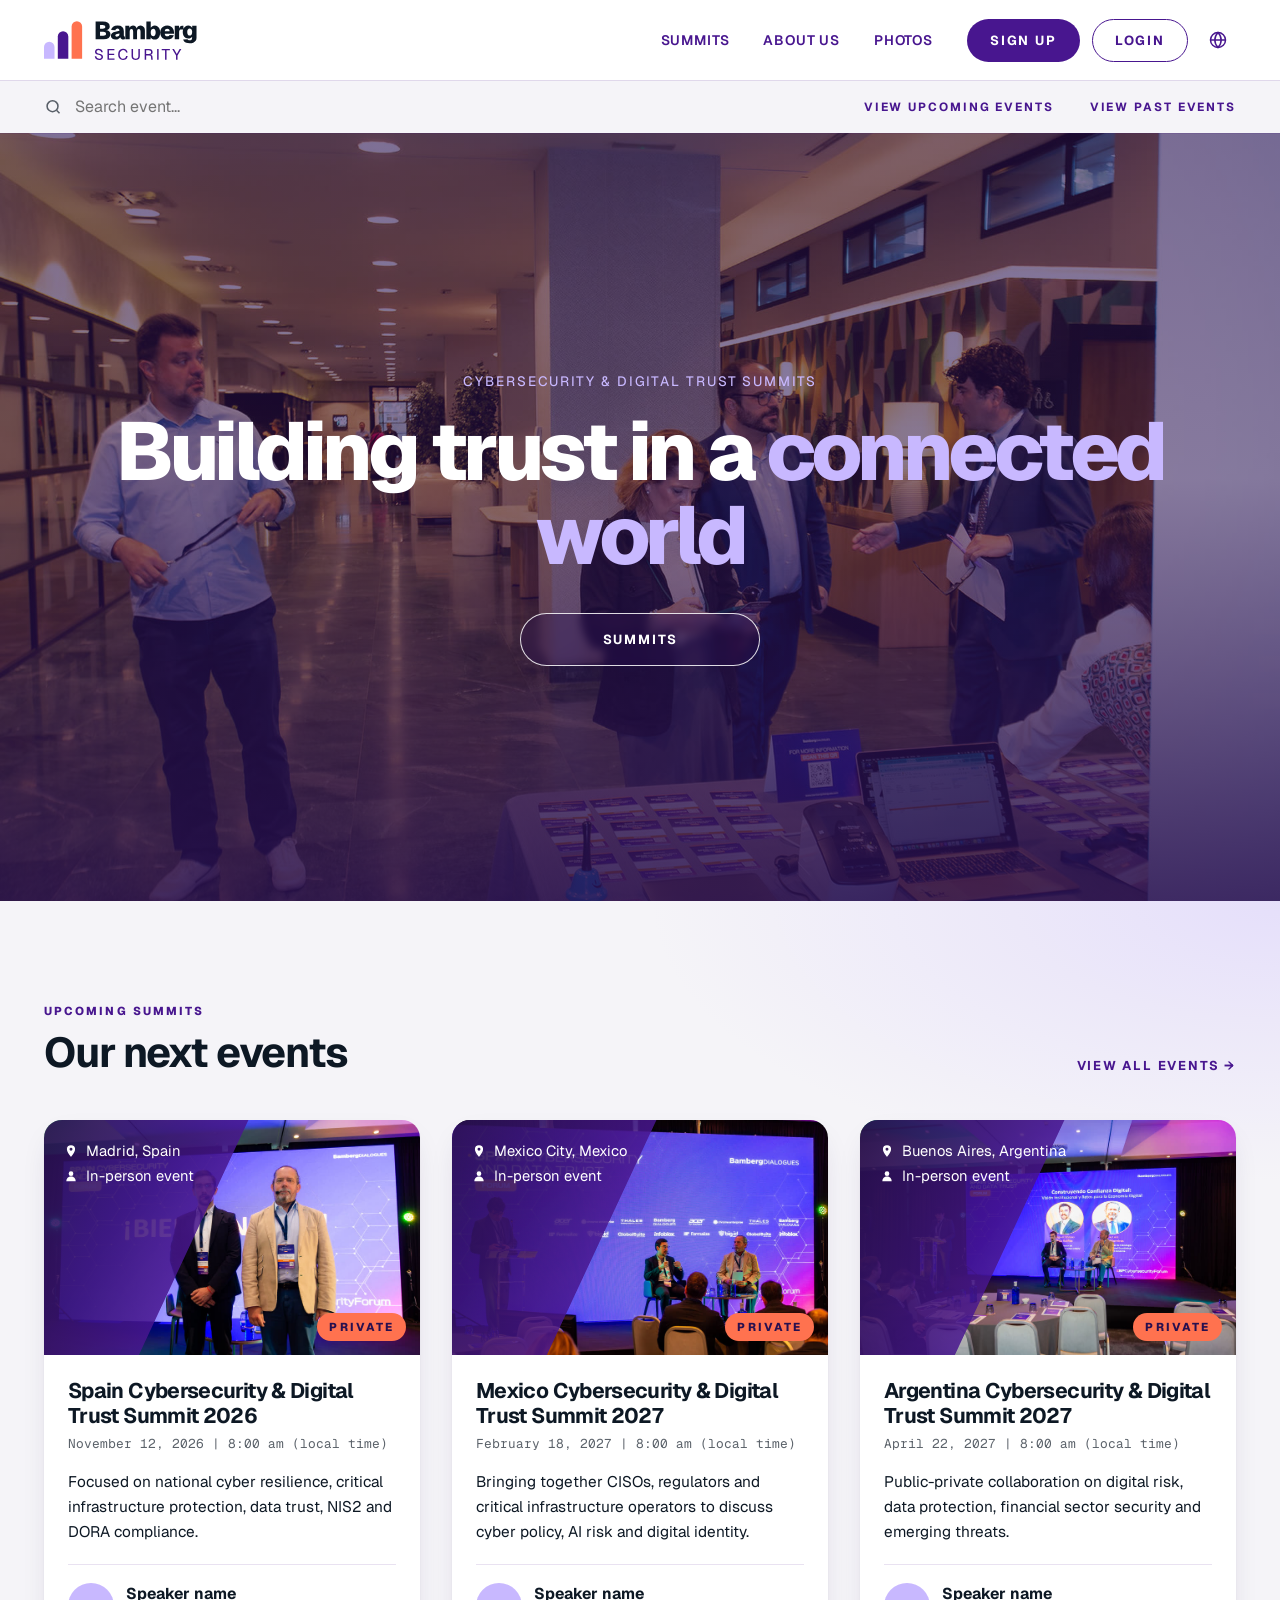
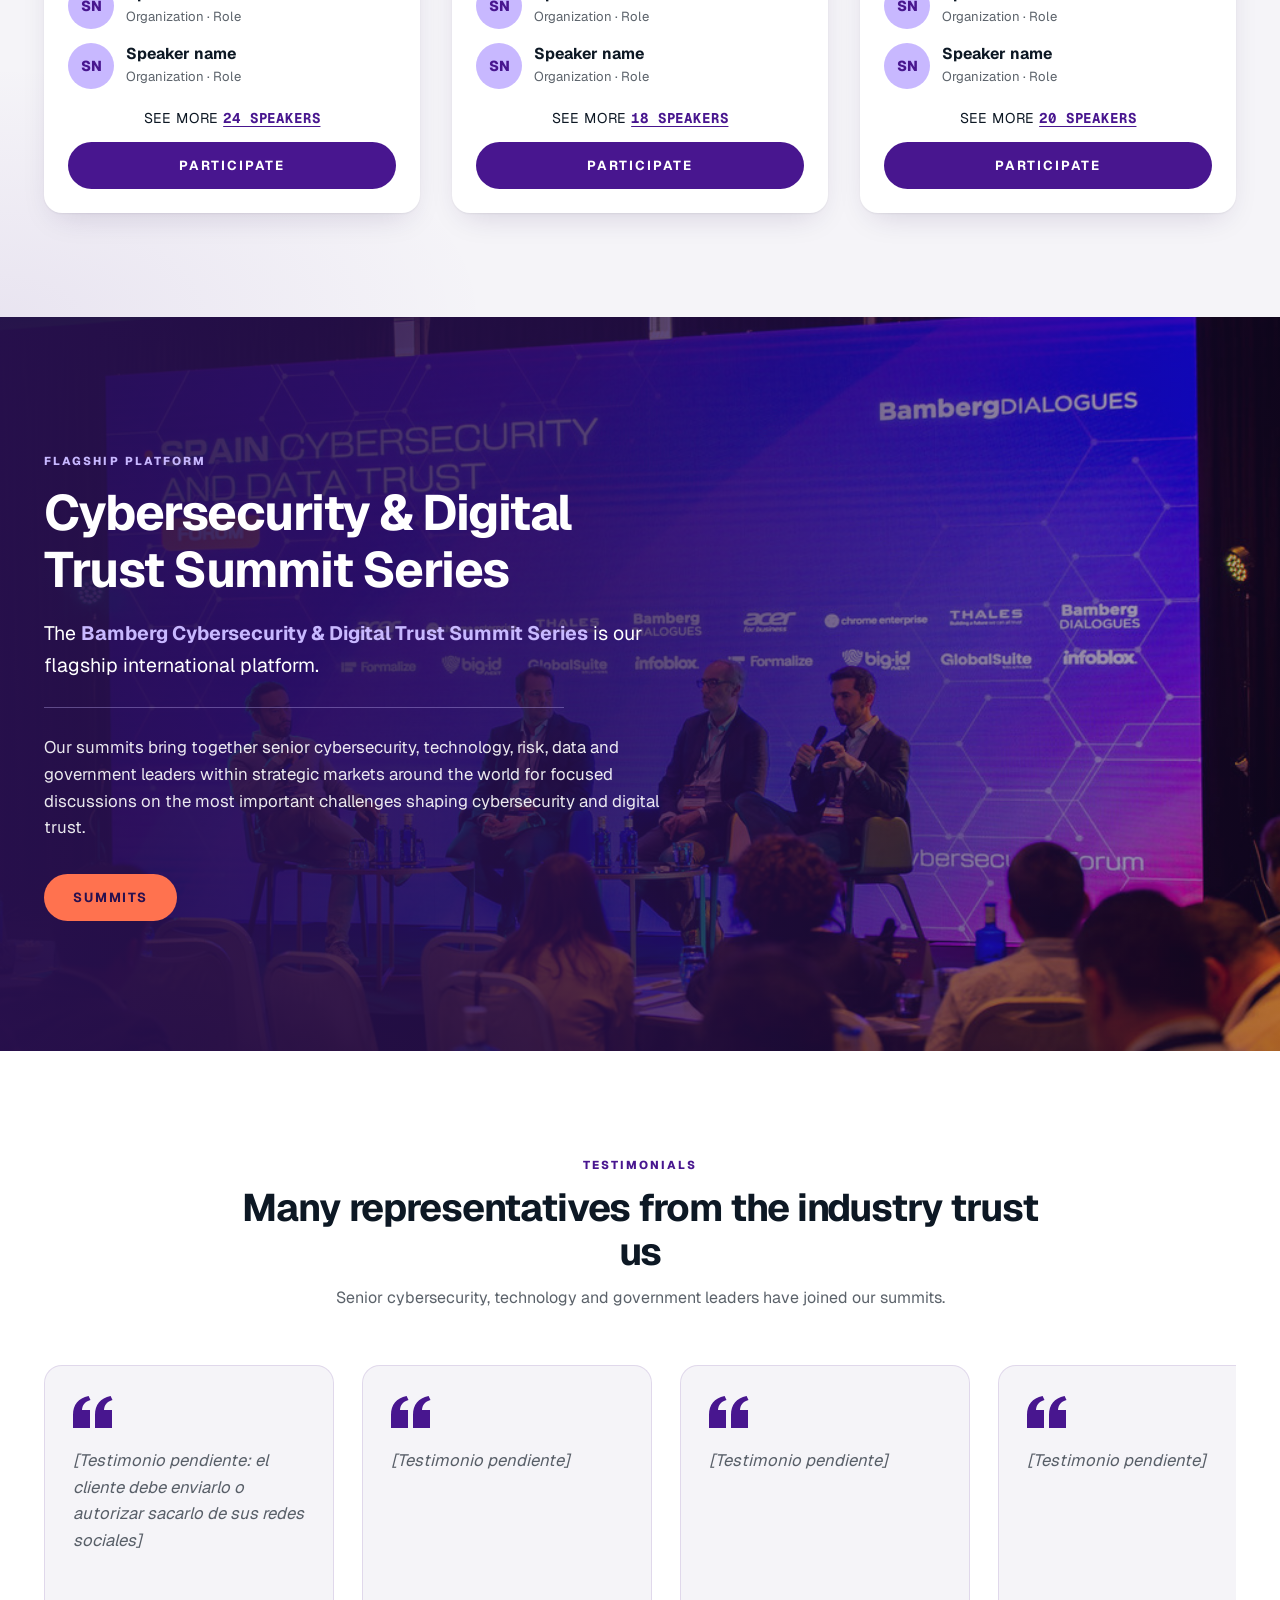
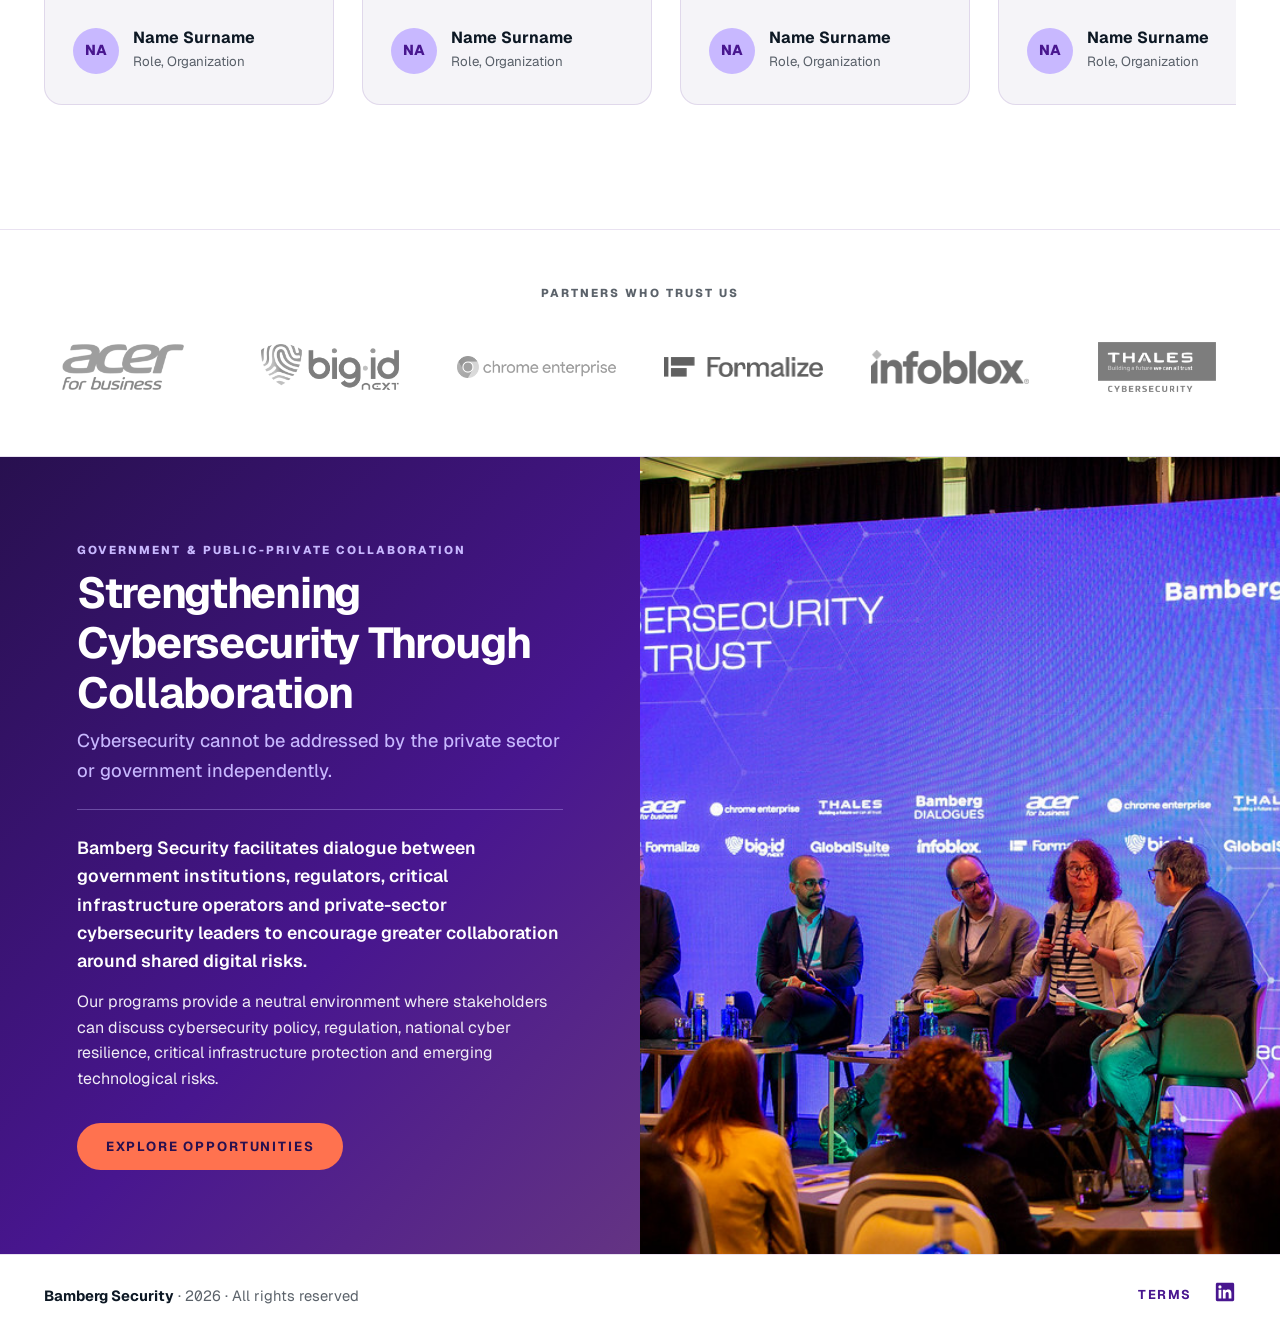
==== commit 67465858: "Quitar las notas de la demo Se eliminan las anotaciones sobre el diseño, el botón para mostrarlas y " ====
--- a/Demo/index.html
+++ b/Demo/index.html
@@ -27,12 +27,10 @@
       <a class="btn btn-ghost" href="#summits">Summits</a>
     </div>
   </div>
-  <div class="demo-note" style="top:24px; left:24px;"><b>Cambios 1 y 2 · Menú y hero</b>Logo nuevo, sin <em>Exclusives</em> ni <em>News</em> en el menú. Video nuevo (Drive) y solo el botón <em>Summits</em>.</div>
-  <div class="demo-note q" style="bottom:24px; right:24px;"><b>Por confirmar</b>No nos pasaron un título nuevo. Usamos “Building trust in a connected world”, que se mencionó en la reunión.</div>
 </section>
 
 <!-- ============ PRÓXIMOS EVENTOS ============ -->
-<section class="events rel" id="summits">
+<section class="events" id="summits">
   <div class="wrap">
     <div class="section-head">
       <div>
@@ -44,12 +42,10 @@
 
     <div class="event-grid" id="home-events"></div>
   </div>
-  <div class="demo-note" style="top:24px; right:24px;"><b>Cambio 3 · Eventos</b>Fondo nuevo con los colores de la marca. Aquí salen los próximos 3 eventos, que se crean desde el admin. <strong>Los eventos y speakers de esta demo son de ejemplo.</strong></div>
-  <div class="demo-note" style="bottom:28px; right:24px;"><b>Cambio 4</b>Se quitó la sección de la app (Bamberg Connect y el QR).</div>
 </section>
 
 <!-- ============ SUMMIT SERIES ============ -->
-<section class="feature rel on-dark" style="background-image:url('assets/img/summit-series.jpg')">
+<section class="feature on-dark" style="background-image:url('assets/img/summit-series.jpg')">
   <div class="wrap">
     <div class="feature-text">
       <span class="label">Flagship platform</span>
@@ -60,11 +56,10 @@
       <a class="btn btn-coral" href="summits.html">Summits</a>
     </div>
   </div>
-  <div class="demo-note" style="top:24px; right:24px;"><b>Cambio 5</b>Sustituye “Unlocking the potential of healthcare”. Texto y foto de Flickr tomados del documento; el botón lleva a los eventos.</div>
 </section>
 
 <!-- ============ TESTIMONIOS ============ -->
-<section class="testimonials rel">
+<section class="testimonials">
   <div class="wrap">
     <div class="center-head">
       <span class="label">Testimonials</span>
@@ -102,11 +97,10 @@
       </div>
     </div>
   </div>
-  <div class="demo-note q" style="top:24px; left:24px;"><b>Por confirmar</b>Título nuevo del documento. <strong>No hay testimonios.</strong> ¿Los manda el cliente o los sacamos de sus redes sociales?</div>
 </section>
 
 <!-- ============ LOGOS ============ -->
-<section class="logos rel" id="partners">
+<section class="logos" id="partners">
   <div class="wrap">
     <p class="logos-title label">Partners who trust us</p>
     <div class="logos-row">
@@ -118,11 +112,10 @@
     <div class="partner"><img src="assets/partners/thales.png" alt="Thales Cybersecurity" style="--h:50px" loading="lazy"></div>
     </div>
   </div>
-  <div class="demo-note" style="top:-18px; right:24px;"><b>Cambio 6 · Logos</b>Partners de la carpeta del cliente: Acer, BigID, Chrome Enterprise, Formalize, Infoblox y Thales. Van en gris, como en Health, y a color al pasar el mouse.</div>
 </section>
 
 <!-- ============ GOVERNMENT ============ -->
-<section class="split rel on-dark">
+<section class="split on-dark">
   <div class="split-text">
     <span class="label">Government &amp; Public-Private Collaboration</span>
     <h2 class="heading">Strengthening Cybersecurity Through Collaboration</h2>
@@ -133,7 +126,6 @@
     <a class="btn btn-coral" href="#" data-open-inquiry>Explore opportunities</a>
   </div>
   <div class="split-media" style="background-image:url('assets/img/government.jpg')"></div>
-  <div class="demo-note" style="top:24px; right:24px;"><b>Cambio 7</b>Sustituye la sección de Bamberg Foundation. El botón abre un <strong>formulario de consulta</strong> como propuesta (el documento lo deja en duda).</div>
 </section>
 
 </main>
--- a/Demo/css/styles.css
+++ b/Demo/css/styles.css
@@ -398,28 +398,6 @@
 .cta-band p { color: var(--muted); max-width: 640px; margin: 0 auto 28px; }
 .cta-band .row { display: flex; gap: 14px; justify-content: center; flex-wrap: wrap; }
 
-/* ---------- Notas de la demo (no son parte del diseño) ---------- */
-.rel { position: relative; }
-.demo-note {
-  position: absolute; z-index: 20; max-width: 300px;
-  background: #FFF6C9; color: #3D3300; border: 1px solid #E8D77A; border-radius: 10px;
-  padding: 10px 12px 10px 14px; font-size: .8rem; line-height: 1.45; box-shadow: 0 8px 24px -8px rgba(0,0,0,.35);
-  text-align: left; letter-spacing: 0; text-transform: none; font-weight: 400; font-family: system-ui, sans-serif;
-}
-.demo-note b { display: block; font-size: .68rem; letter-spacing: .12em; text-transform: uppercase; margin-bottom: 3px; color: #7A5C00; }
-.demo-note.q { background: #FFE3DB; border-color: #FFB29E; color: #5A1A08; }
-.demo-note.q b { color: #B03A18; }
-.demo-note.inline { position: static; max-width: none; margin: 0 0 24px; }
-body.notes-off .demo-note { display: none; }
-.demo-toggle {
-  position: fixed; z-index: 90; left: 18px; bottom: 18px;
-  background: var(--ink); color: var(--white); border: 0; border-radius: 999px; padding: 11px 18px;
-  font: 700 .8rem system-ui, sans-serif; cursor: pointer; box-shadow: 0 8px 24px -6px rgba(0,0,0,.45);
-  display: flex; align-items: center; gap: 8px;
-}
-.demo-toggle i { width: 10px; height: 10px; border-radius: 50%; background: #FFD84D; }
-body.notes-off .demo-toggle i { background: #5B6270; }
-
 /* ---------- Responsive ---------- */
 @media (max-width: 1080px) {
   .nav-links { gap: 22px; }
@@ -444,7 +422,6 @@
   .speaker-grid { grid-template-columns: 1fr 1fr; }
   .legal-toc { position: static; }
   .auth-side { min-height: 0; padding-block: 48px; }
-  .demo-note { position: static; margin: 10px 0; max-width: none; }
 }
 @media (max-width: 680px) {
   .logos-row { justify-content: center; }
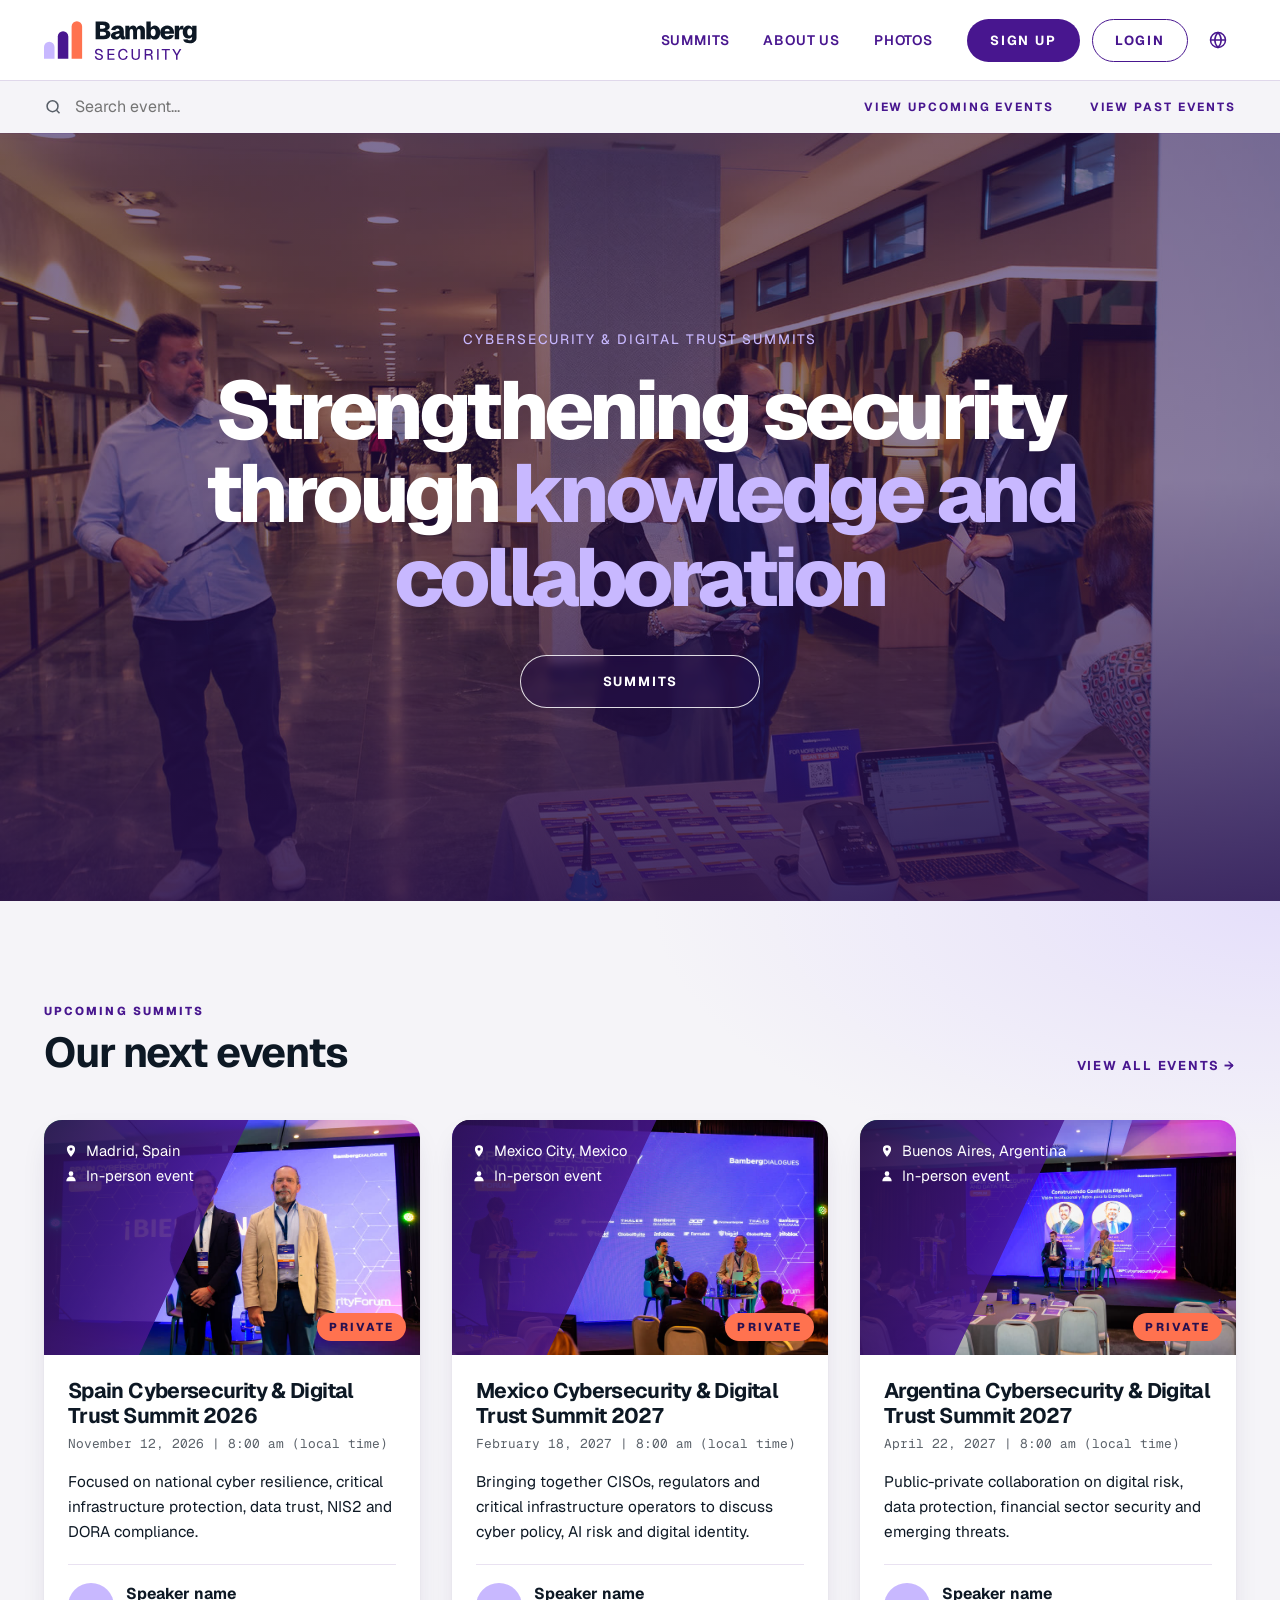
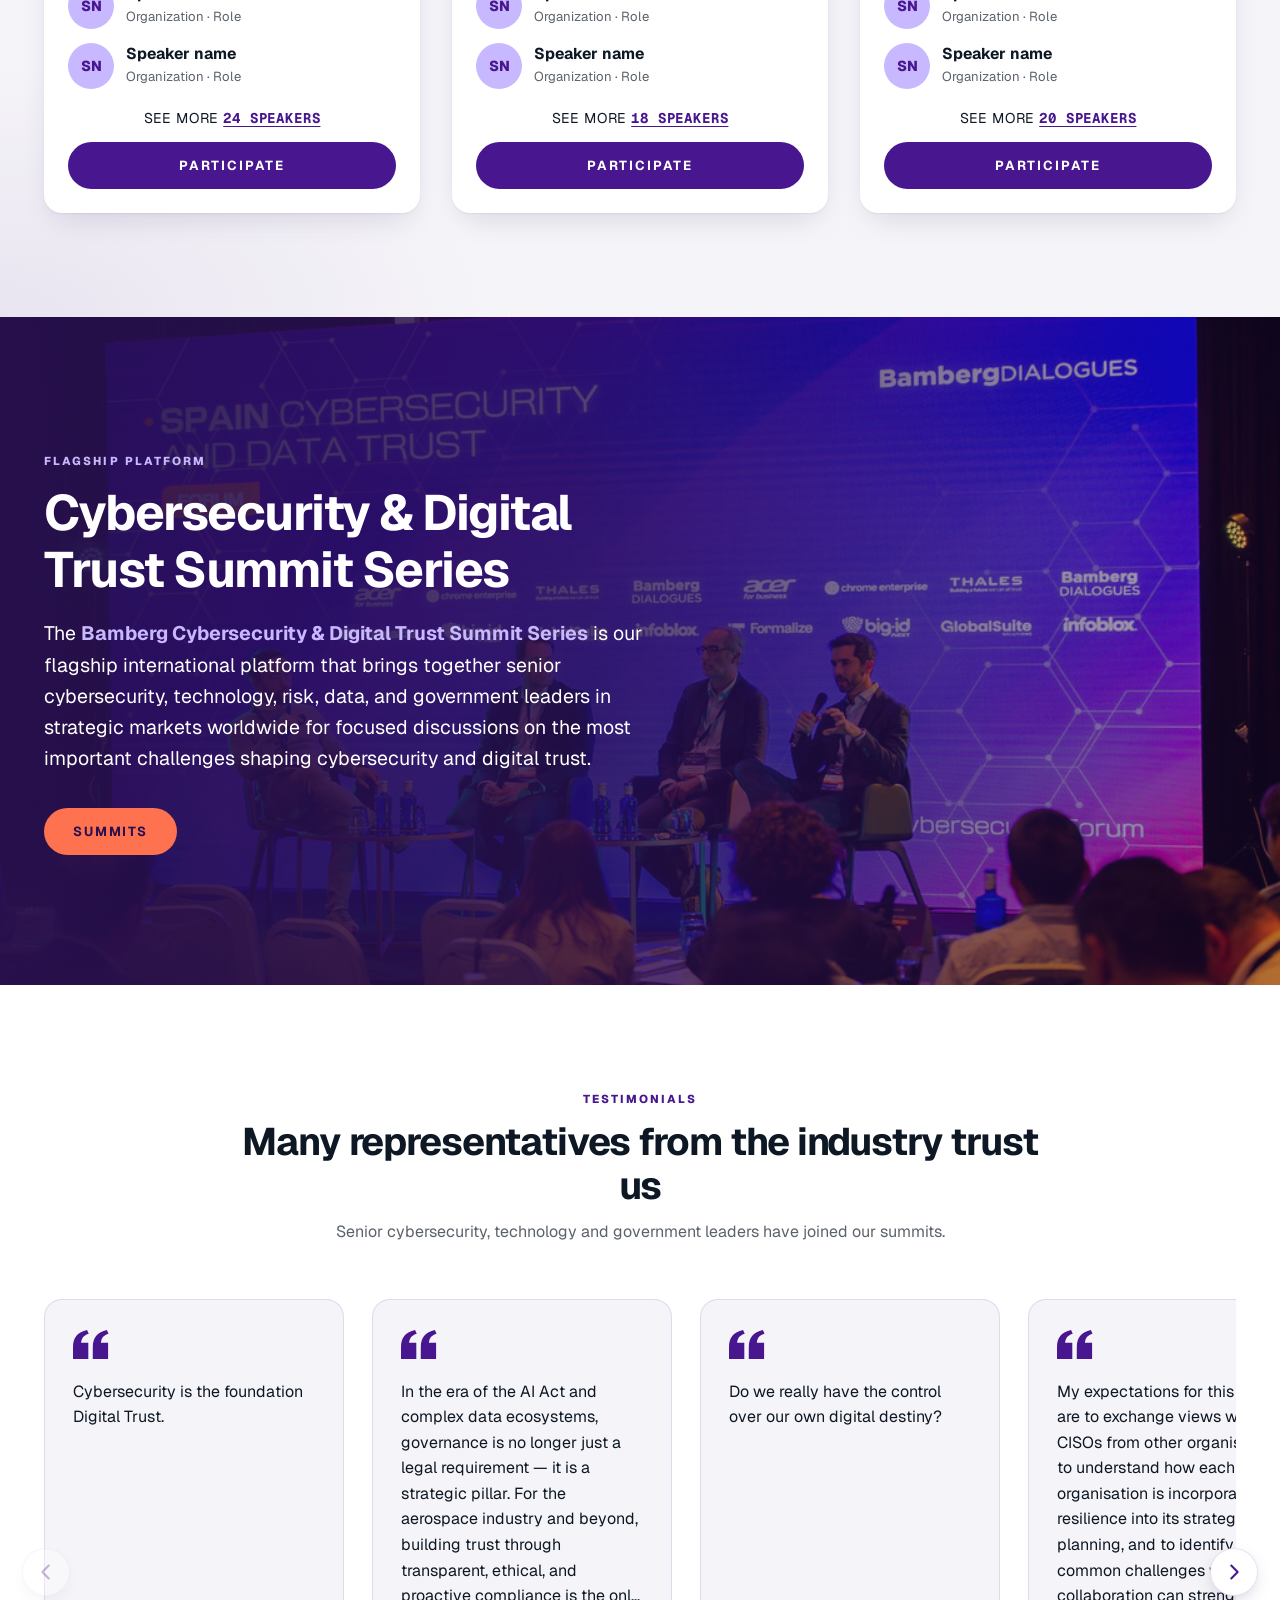
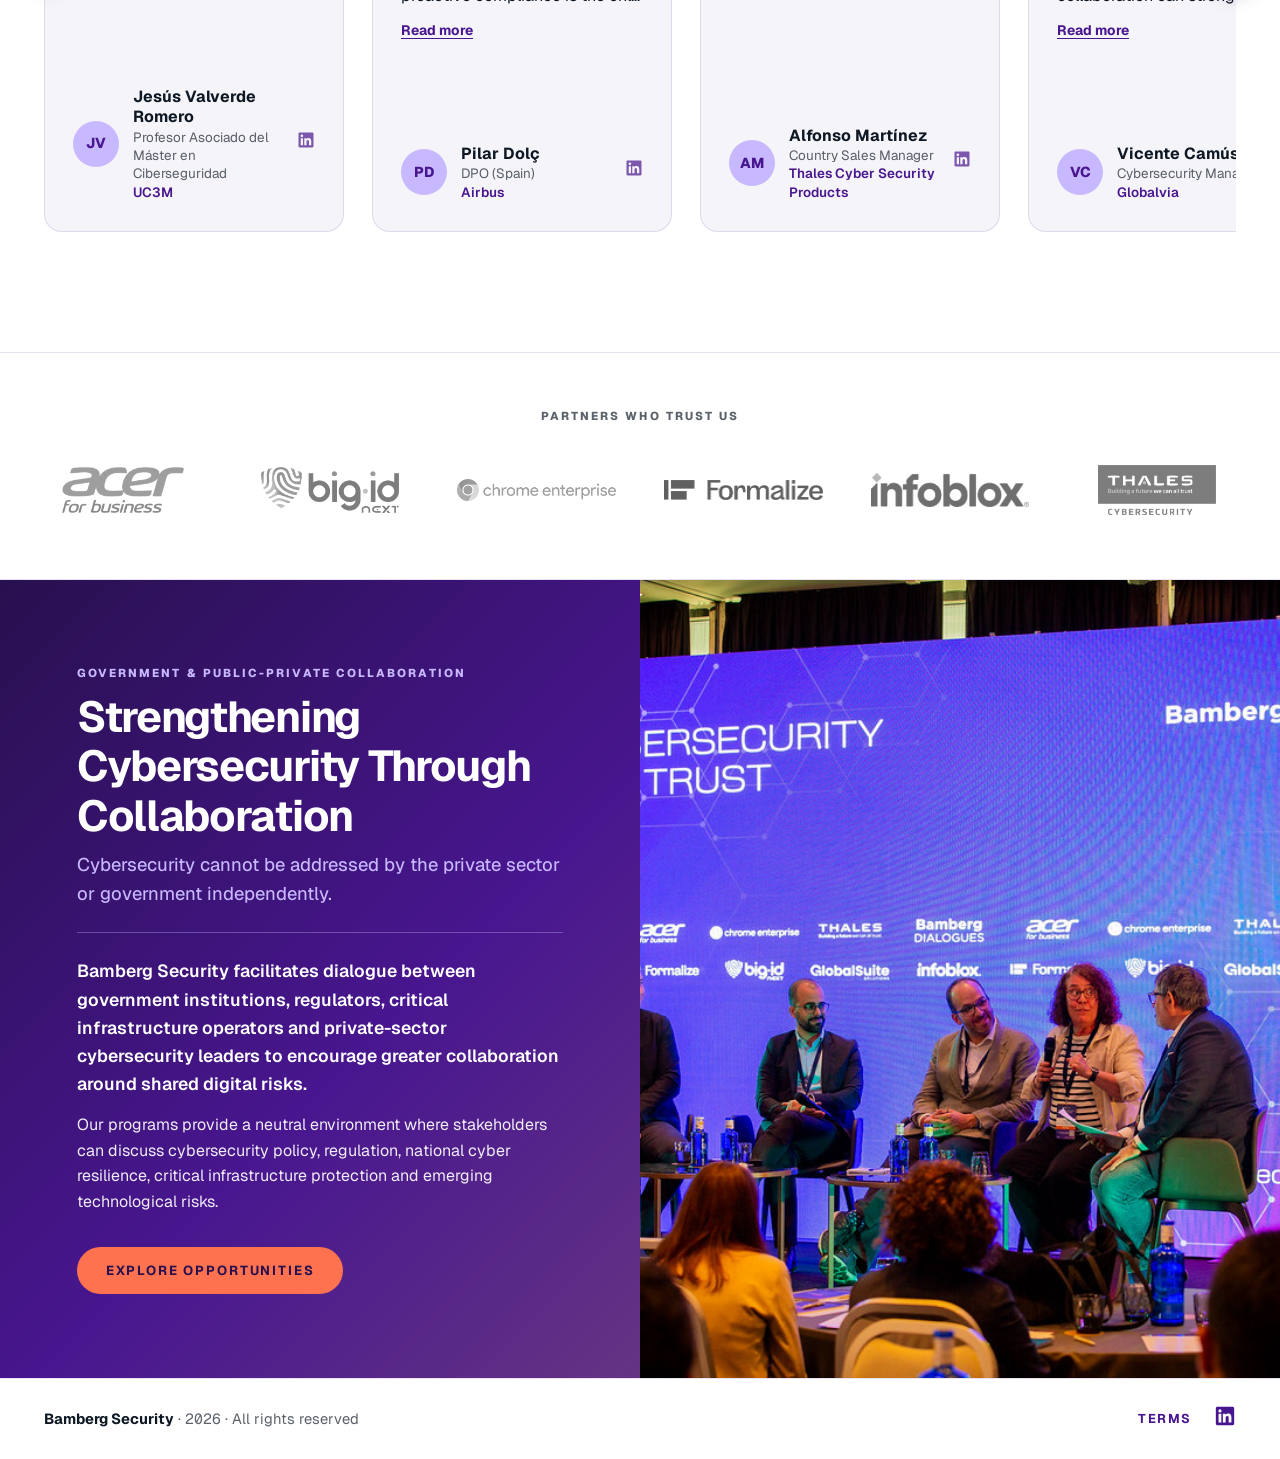
==== commit 8dcb6928: "Aplicar el contenido nuevo del cliente en About Us y testimonios Documento "Nueva Bamberg Ciber (2)." ====
--- a/Demo/index.html
+++ b/Demo/index.html
@@ -4,7 +4,7 @@
   <meta charset="utf-8">
   <meta name="viewport" content="width=device-width, initial-scale=1">
   <title>Bamberg Security</title>
-  <meta name="description" content="Building trust in a connected world — Bamberg Cybersecurity & Digital Trust Summit Series">
+  <meta name="description" content="Strengthening security through knowledge and collaboration — Bamberg Cybersecurity &amp; Digital Trust Summit Series">
   <link rel="icon" href="assets/logo/favicon.svg" type="image/svg+xml">
   <link rel="preconnect" href="https://fonts.googleapis.com">
   <link rel="preconnect" href="https://fonts.gstatic.com" crossorigin>
@@ -22,7 +22,7 @@
   </video>
   <div class="hero-content">
     <div class="hero-eyebrow subtitle">Cybersecurity &amp; Digital Trust Summits</div>
-    <h1 class="display">Building trust in a <span>connected world</span></h1>
+    <h1 class="display">Strengthening security through <span>knowledge and collaboration</span></h1>
     <div class="hero-ctas">
       <a class="btn btn-ghost" href="#summits">Summits</a>
     </div>
@@ -50,9 +50,7 @@
     <div class="feature-text">
       <span class="label">Flagship platform</span>
       <h2 class="heading">Cybersecurity &amp; Digital Trust Summit Series</h2>
-      <p class="lead">The <strong>Bamberg Cybersecurity &amp; Digital Trust Summit Series</strong> is our flagship international platform.</p>
-      <hr>
-      <p>Our summits bring together senior cybersecurity, technology, risk, data and government leaders within strategic markets around the world for focused discussions on the most important challenges shaping cybersecurity and digital trust.</p>
+      <p class="lead">The <strong>Bamberg Cybersecurity &amp; Digital Trust Summit Series</strong> is our flagship international platform that brings together senior cybersecurity, technology, risk, data, and government leaders in strategic markets worldwide for focused discussions on the most important challenges shaping cybersecurity and digital trust.</p>
       <a class="btn btn-coral" href="summits.html">Summits</a>
     </div>
   </div>
@@ -66,35 +64,14 @@
       <h2 class="heading">Many representatives from the industry trust us</h2>
       <p>Senior cybersecurity, technology and government leaders have joined our summits.</p>
     </div>
-    <div class="t-track">
-      <div class="t-card">
-        <div>
-          <svg class="t-quote" width="40" height="32" viewBox="0 0 40 32" fill="currentColor"><path d="M0 32V19C0 8.5 5.2 2.2 15.6 0l1.9 4C12 5.6 9.4 9 9 14h8v18zm22 0V19C22 8.5 27.2 2.2 37.6 0l1.9 4C34 5.6 31.4 9 31 14h8v18z"/></svg>
-          <blockquote class="pending">[Testimonio pendiente: el cliente debe enviarlo o autorizar sacarlo de sus redes sociales]</blockquote>
-        </div>
-        <div class="t-person"><span class="avatar">NA</span><div><strong>Name Surname</strong><small>Role, Organization</small></div></div>
-      </div>
-      <div class="t-card">
-        <div>
-          <svg class="t-quote" width="40" height="32" viewBox="0 0 40 32" fill="currentColor"><path d="M0 32V19C0 8.5 5.2 2.2 15.6 0l1.9 4C12 5.6 9.4 9 9 14h8v18zm22 0V19C22 8.5 27.2 2.2 37.6 0l1.9 4C34 5.6 31.4 9 31 14h8v18z"/></svg>
-          <blockquote class="pending">[Testimonio pendiente]</blockquote>
-        </div>
-        <div class="t-person"><span class="avatar">NA</span><div><strong>Name Surname</strong><small>Role, Organization</small></div></div>
-      </div>
-      <div class="t-card">
-        <div>
-          <svg class="t-quote" width="40" height="32" viewBox="0 0 40 32" fill="currentColor"><path d="M0 32V19C0 8.5 5.2 2.2 15.6 0l1.9 4C12 5.6 9.4 9 9 14h8v18zm22 0V19C22 8.5 27.2 2.2 37.6 0l1.9 4C34 5.6 31.4 9 31 14h8v18z"/></svg>
-          <blockquote class="pending">[Testimonio pendiente]</blockquote>
-        </div>
-        <div class="t-person"><span class="avatar">NA</span><div><strong>Name Surname</strong><small>Role, Organization</small></div></div>
-      </div>
-      <div class="t-card">
-        <div>
-          <svg class="t-quote" width="40" height="32" viewBox="0 0 40 32" fill="currentColor"><path d="M0 32V19C0 8.5 5.2 2.2 15.6 0l1.9 4C12 5.6 9.4 9 9 14h8v18zm22 0V19C22 8.5 27.2 2.2 37.6 0l1.9 4C34 5.6 31.4 9 31 14h8v18z"/></svg>
-          <blockquote class="pending">[Testimonio pendiente]</blockquote>
-        </div>
-        <div class="t-person"><span class="avatar">NA</span><div><strong>Name Surname</strong><small>Role, Organization</small></div></div>
-      </div>
+    <div class="t-carousel">
+      <button class="t-nav prev" type="button" aria-label="Previous testimonials">
+        <svg width="22" height="22" viewBox="0 0 24 24" fill="none" stroke="currentColor" stroke-width="2.2" stroke-linecap="round" stroke-linejoin="round"><path d="m15 5-7 7 7 7"/></svg>
+      </button>
+      <div class="t-track" id="testimonials"></div>
+      <button class="t-nav next" type="button" aria-label="Next testimonials">
+        <svg width="22" height="22" viewBox="0 0 24 24" fill="none" stroke="currentColor" stroke-width="2.2" stroke-linecap="round" stroke-linejoin="round"><path d="m9 5 7 7-7 7"/></svg>
+      </button>
     </div>
   </div>
 </section>
@@ -134,6 +111,8 @@
 <script src="js/layout.js"></script>
 <script>
   document.getElementById('home-events').innerHTML = BS.upcoming().slice(0, 3).map(BS.eventCard).join('');
+  document.getElementById('testimonials').innerHTML = BS.testimonials.map(BS.testimonialCard).join('');
+  BS.initCarousel(document.querySelector('.t-carousel'));
 </script>
 </body>
 </html>
--- a/Demo/css/styles.css
+++ b/Demo/css/styles.css
@@ -185,17 +185,45 @@
 .center-head { text-align: center; max-width: 820px; margin: 0 auto 48px; }
 .center-head h2 { font-size: clamp(1.7rem, 3.2vw, 2.4rem); margin: 8px 0 12px; }
 .center-head p { color: var(--muted); margin: 0; }
-.t-track { display: grid; grid-auto-flow: column; grid-auto-columns: minmax(290px, 1fr); gap: 28px; overflow-x: auto; padding: 6px 4px 24px; scroll-snap-type: x mandatory; }
+
+.t-carousel { position: relative; }
+.t-nav {
+  position: absolute; top: 50%; transform: translateY(-50%); z-index: 3;
+  width: 48px; height: 48px; border-radius: 50%; border: 1.5px solid var(--line);
+  background: var(--white); color: var(--purple); cursor: pointer; display: grid; place-items: center;
+  box-shadow: 0 6px 20px -8px rgba(40,16,79,.35); transition: background .2s, color .2s, opacity .2s;
+}
+.t-nav:hover:not(:disabled) { background: var(--purple); color: var(--white); }
+.t-nav:disabled { opacity: .3; cursor: default; }
+.t-nav.prev { left: -22px; }
+.t-nav.next { right: -22px; }
+.t-track {
+  display: grid; grid-auto-flow: column; grid-auto-columns: minmax(300px, 1fr); gap: 28px;
+  overflow-x: auto; padding: 6px 4px 20px; scroll-snap-type: x mandatory;
+  scrollbar-width: none;
+}
+.t-track::-webkit-scrollbar { display: none; }
 .t-card {
-  scroll-snap-align: start; background: var(--grey-bg); border-radius: 18px; padding: 30px 28px; min-height: 340px;
-  display: flex; flex-direction: column; justify-content: space-between; gap: 28px; border: 1px solid var(--line);
+  scroll-snap-align: start; background: var(--grey-bg); border-radius: 18px; padding: 30px 28px; min-height: 330px;
+  display: flex; flex-direction: column; justify-content: space-between; gap: 26px; border: 1px solid var(--line);
 }
 .t-quote { color: var(--purple); }
-.t-card blockquote { margin: 12px 0 0; font-size: 1.04rem; }
-.t-card blockquote.pending { color: var(--muted); font-style: italic; }
+.t-card blockquote {
+  margin: 12px 0 0; font-size: 1rem;
+  display: -webkit-box; -webkit-box-orient: vertical; -webkit-line-clamp: 9; overflow: hidden;
+}
+.t-card.open blockquote { -webkit-line-clamp: unset; }
+.t-more {
+  margin: 10px 0 0; padding: 0; border: 0; background: none; font: inherit; font-size: .86rem; font-weight: 700;
+  color: var(--purple); cursor: pointer; text-decoration: underline; text-underline-offset: 3px;
+}
 .t-person { display: flex; align-items: center; gap: 14px; }
-.t-person strong { display: block; line-height: 1.25; }
-.t-person small { color: var(--muted); }
+.t-person > div { min-width: 0; flex: 1; }
+.t-person strong { display: block; line-height: 1.3; }
+.t-person small { display: block; color: var(--muted); font-size: .84rem; line-height: 1.35; }
+.t-person .t-org { color: var(--purple); font-weight: 600; }
+.t-in { color: var(--purple); flex: none; opacity: .7; }
+.t-in:hover { opacity: 1; }
 
 /* ---------- Logos ---------- */
 .logos { position: relative; padding: 54px 0; border-block: 1px solid var(--line); background: var(--white); }
@@ -282,6 +310,53 @@
 .family-card.current p { color: rgba(255,255,255,.9); }
 .family-card h3 { margin: 10px 0 8px; font-size: 1.35rem; }
 .family-card p { margin: 0; color: var(--muted); }
+
+/* ---------- About us: cita del fundador ---------- */
+.founder { background: var(--gradient); color: var(--white); }
+.founder-grid { display: grid; grid-template-columns: 1fr 1fr; align-items: stretch; }
+.founder-text { padding: 90px clamp(24px, 5vw, 80px); display: flex; flex-direction: column; justify-content: center; }
+.founder-text blockquote { margin: 18px 0 0; font-size: 1.12rem; color: rgba(255,255,255,.92); }
+.founder-text blockquote p { margin: 0 0 16px; }
+.founder-who { display: flex; align-items: center; gap: 14px; margin-top: 28px; padding-top: 24px; border-top: 1px solid rgba(200,184,255,.3); }
+.founder-who strong { display: block; }
+.founder-who span { color: var(--lilac); font-size: .92rem; }
+.founder-photo { background: center / cover no-repeat; min-height: 420px; }
+
+/* ---------- About us: enfoque y servicios ---------- */
+.approach { padding: 100px 0; }
+.approach-grid { display: grid; grid-template-columns: repeat(2, 1fr); gap: 28px; }
+.approach-card { border: 1px solid var(--line); border-radius: 18px; padding: 32px 30px; background: var(--white); }
+.approach-card h3 { font-size: 1.25rem; margin: 0 0 12px; display: flex; align-items: center; gap: 12px; }
+.approach-card h3 i { width: 26px; height: 26px; flex: none; display: grid; place-items: center; }
+.approach-card p { margin: 0 0 12px; }
+.approach-card p:last-child { margin-bottom: 0; }
+.approach-card.wide { grid-column: 1 / -1; }
+.founder-avatar { width: 56px; height: 56px; border-radius: 50%; object-fit: cover; flex: none; }
+
+.services { padding: 100px 0; background: var(--grey-bg); }
+.service-block { display: grid; grid-template-columns: 1fr 1fr; gap: 56px; align-items: center; margin-bottom: 64px; }
+.service-block:last-child { margin-bottom: 0; }
+.service-block.flip > div:first-child { order: 2; }
+.service-block img { border-radius: 18px; width: 100%; aspect-ratio: 4 / 3; object-fit: cover; }
+.service-block h2 { font-size: clamp(1.6rem, 2.8vw, 2.2rem); margin: 10px 0 16px; }
+.audience { display: flex; flex-wrap: wrap; gap: 10px; margin-top: 22px; }
+.audience span { background: var(--white); border: 1px solid var(--line); border-radius: 999px; padding: 8px 16px; font-size: .9rem; font-weight: 600; color: var(--purple); }
+
+.coverage { background: var(--gradient); color: var(--white); padding: 100px 0; }
+.coverage h2 { font-size: clamp(1.8rem, 3.2vw, 2.5rem); margin: 10px 0 14px; }
+.coverage > .wrap > p { color: rgba(255,255,255,.9); max-width: 680px; }
+.coverage-list { display: grid; grid-template-columns: repeat(3, 1fr); gap: 12px 28px; margin-top: 34px; list-style: none; padding: 0; }
+.coverage-list li { display: flex; gap: 12px; align-items: flex-start; color: rgba(255,255,255,.94); }
+.coverage-list li::before { content: ""; flex: none; width: 7px; height: 7px; margin-top: 10px; border-radius: 50%; background: var(--coral); }
+
+.meetings { padding: 100px 0; }
+.meetings-grid { display: grid; grid-template-columns: repeat(3, 1fr); gap: 28px; margin-top: 12px; }
+.meeting { padding: 28px 26px; border-radius: 18px; background: var(--grey-bg); border: 1px solid var(--line); }
+.meeting h3 { font-size: 1.12rem; margin: 0 0 8px; }
+.meeting p { margin: 0; font-size: .97rem; }
+
+.photo-strip { display: grid; grid-template-columns: repeat(3, 1fr); gap: 16px; padding-bottom: 100px; }
+.photo-strip img { border-radius: 16px; width: 100%; aspect-ratio: 3 / 2; object-fit: cover; }
 
 /* ---------- Summits (listado) ---------- */
 .listing { padding: 56px 0 100px; background: var(--grey-bg); min-height: 60vh; }
@@ -416,7 +491,12 @@
   .nav-links > a::after { display: none; }
   .nav-actions { padding-top: 16px; }
   .search-links { display: none; }
-  .split, .intro-grid, .overview, .register-grid, .auth, .legal-grid { grid-template-columns: 1fr; }
+  .split, .intro-grid, .overview, .register-grid, .auth, .legal-grid,
+  .founder-grid, .approach-grid, .service-block { grid-template-columns: 1fr; }
+  .service-block.flip > div:first-child { order: 0; }
+  .coverage-list, .meetings-grid, .photo-strip { grid-template-columns: 1fr 1fr; }
+  .t-nav.prev { left: 2px; }
+  .t-nav.next { right: 2px; }
   .split-media { order: -1; }
   .stats-grid { grid-template-columns: 1fr 1fr; }
   .speaker-grid { grid-template-columns: 1fr 1fr; }
@@ -430,6 +510,7 @@
   .hero-ctas .btn { min-width: 0; width: 100%; }
   .form, .auth-box .form { grid-template-columns: 1fr; }
   .feature { padding: 90px 0; }
+  .coverage-list, .meetings-grid, .photo-strip { grid-template-columns: 1fr; }
   .agenda-row { grid-template-columns: 1fr; gap: 4px; }
   .lightbox { padding: 60px 12px; }
   .filter input { width: 100%; }
